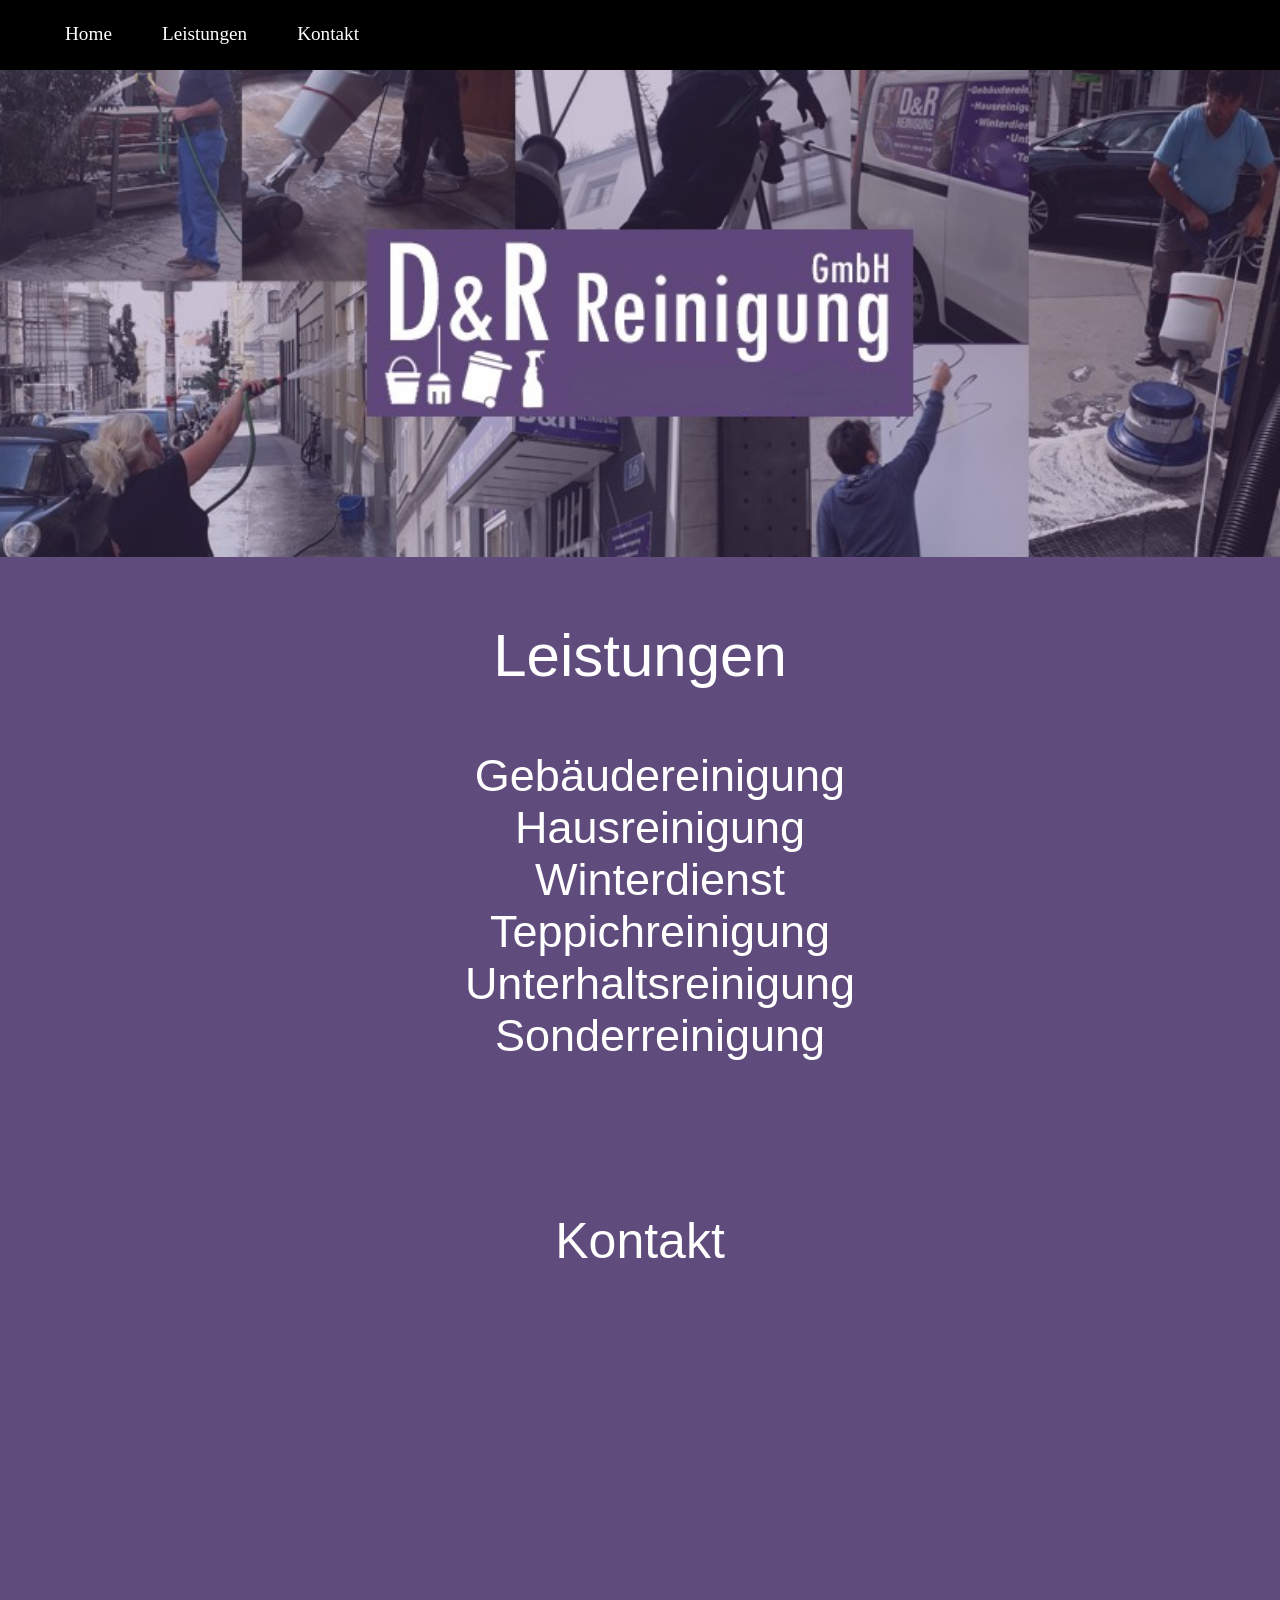
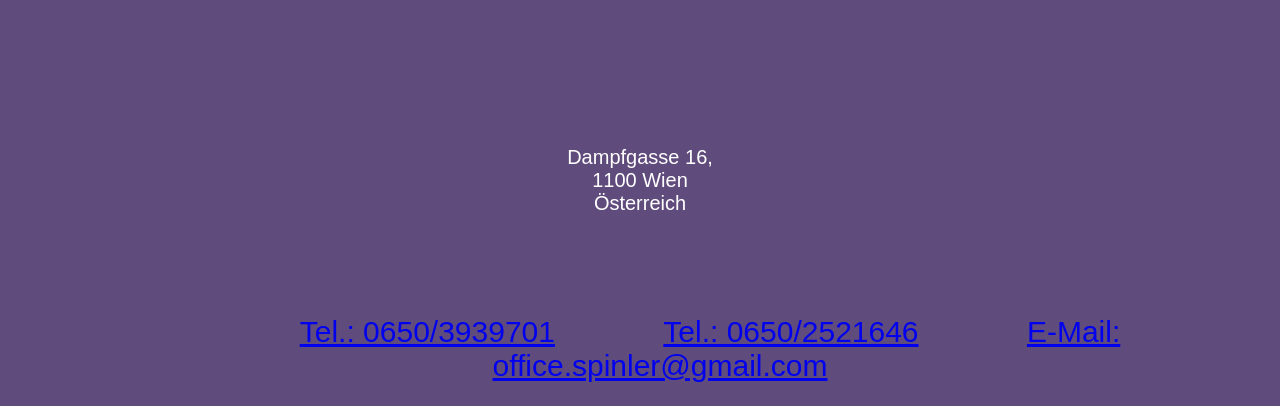
==== index.html @ e59e3902 "Add files via upload" ====
<!DOCTYPE html>
<html lang="en">
<head>
  <meta charset="UTF-8" />
  <meta http-equiv="X-UA-Compatible" content="IE=edge" />
  <meta name="viewport" content="width=device-width, initial-scale=1.0" />
  <title>D&R Reinigung GmbH</title>
  <link rel="stylesheet" type="text/css" href="style.css" />
  <link rel="icon" type="image/x-icon" href="D&R Pictures/D&R Icon.jpg" />
</head>
<body>
  <header class="main" id="MoveHome">
    <ul>
      <li><a href="#MoveHome">Home</a></li>
      <li><a href="#MoveLeistung">Leistungen</a></li>
      <li><a href="#MoveKontakt">Kontakt</a></li>
      <li><a class="bar_right1" href="tel:+43-650-2521646">Jetzt Anrufen</a></li>
      <li><a class="bar_right2" href="https://www.google.com/maps/dir//D%26R+Reinigung+GmbH+-+Lager+und+B%C3%BCro/@48.1801114,16.300522,12z/data=!4m8!4m7!1m0!1m5!1m1!1s0x476da9d1e0f8e087:0x91861a848835df58!2m2!1d16.3705617!2d48.1801327?entry=ttu" target="_blank">Route Anzeigen</a></li>
    </ul>
  </header>

  <div class="D&R">
    <img src="D&R Pictures/D&R Background.jpg" />
  </div>
  <div class="text">
    <div class="Services">
      <p id="MoveLeistung">Leistungen</p>
      <ul class="Services">
        <li>Gebäudereinigung</li>
        <li>Hausreinigung</li>
        <li>Winterdienst</li>
        <li>Teppichreinigung</li>
        <li>Unterhaltsreinigung</li>
        <li>Sonderreinigung</li>
      </ul>
    </div>

    <div class="Kontakt">
      <p class="Kontakt_H1" id="MoveKontakt">Kontakt</p>

      <div class="iframe-container">
        <iframe src="https://www.google.com/maps/embed?pb=!1m18!1m12!1m3!1d2660.3744595924977!2d16.36798141239445!3d48.18013624807675!2m3!1f0!2f0!3f0!3m2!1i1024!2i768!4f13.1!3m3!1m2!1s0x476da9d1e0f8e087%3A0x91861a848835df58!2sD%26R%20Reinigung%20GmbH%20-%20Lager%20und%20B%C3%BCro!5e0!3m2!1sen!2sat!4v1685837793152!5m2!1sen!2sat" width="600" height="450" style="border: 0" allowfullscreen="" loading="lazy" referrerpolicy="no-referrer-when-downgrade"></iframe>
      </div>
      <div class="Adresse">
        <p>Dampfgasse 16,</p>
        <p>1100 Wien</p>
        <p>Österreich</p>
      </div>
      <ul>
        <li class="Kontakt">
          <a href="tel:+43-650-3939701">Tel.: 0650/3939701</a>
        </li>
        <li class="Kontakt">
          <a href="tel:+43-650-2521646">Tel.: 0650/2521646</a>
        </li>
        <li class="Kontakt">
          <a href="https://mail.google.com/mail/?view=cm&fs=1&tf=1&to=office.spinler@gmail.com" target="blank">E-Mail: office.spinler@gmail.com</a>
        </li>
      </ul>
    </div>
  </div>
</body>
</html>
---- style.css ----
html {
  scroll-behavior: smooth;
}

.text {
  color: white;
  text-align: center;
  font-size: 23px;
  font-family: arial;
}

body {
  background-color: #604c7c;
}

ul {
  list-style-type: none;
  list-style-position: inside;
  text-align: center;
}

header main {
  margin: 0;
  padding: 0;
  font-family: arial;
}

header ul {
  list-style: none;
  display: flex;
  flex-direction: row;
  justify-content: flex-start;
  background-color: black;
  margin-top: -10px;
  margin-left: -8px;
  padding: 20px 40px;
  margin-right: -8px;
}

header ul li {
  padding: 5px;
}

header ul li a {
  color: white;
  padding: 5px 20px;
  text-decoration: none;
  font-size: 1.2em;
  transition: 0.6s ease;
}

header ul li a:hover {
  color: #604c7c;
}

.Kontakt li {
  padding-left: 100px;
  margin: 0em;
  font-size: 30px;
  list-style-type: none;
  list-style-position: inside;
  display: inline;
}

img {
  margin-top: -16px;
  margin-left: -8px;
  width: calc(100% + 16px);
  max-width: 1864px;
  height: auto;
}

.Services p {
  font-size: 60px;
}

.Services {
  font-size: 45px;
}

.Kontakt p {
  font-size: 50px;
}

.Adresse p {
  font-size: 20px;
  margin: 0px;
}

.Adresse {
  margin-bottom: 100px;
}

.Kontakt_H1 {
  margin-top: 150px;
  margin-bottom: 20px;
}

.bar_right1 {
  position: absolute;
  left: 1500px;
}

.bar_right2 {
  position: absolute;
  left: 1650px;
}

/* Media Queries */

@media only screen and (max-width: 768px) {
  /* Styles for screens smaller than 768px */
  .text {
    font-size: 18px;
  }

  img {
    margin-top: 0;
    margin-left: 0;
    width: 100%;
  }

  .Services p {
    font-size: 40px;
  }

  .Services {
    font-size: 30px;
  }

  .Kontakt p {
    font-size: 40px;
  }

  .Adresse p {
    font-size: 16px;
  }

  .Kontakt_H1 {
    margin-top: 100px;
    margin-bottom: 10px;
  }

  .bar_right1,
  .bar_right2 {
    position: static;
    margin-top: 10px;
    margin-bottom: 10px;
  }
}
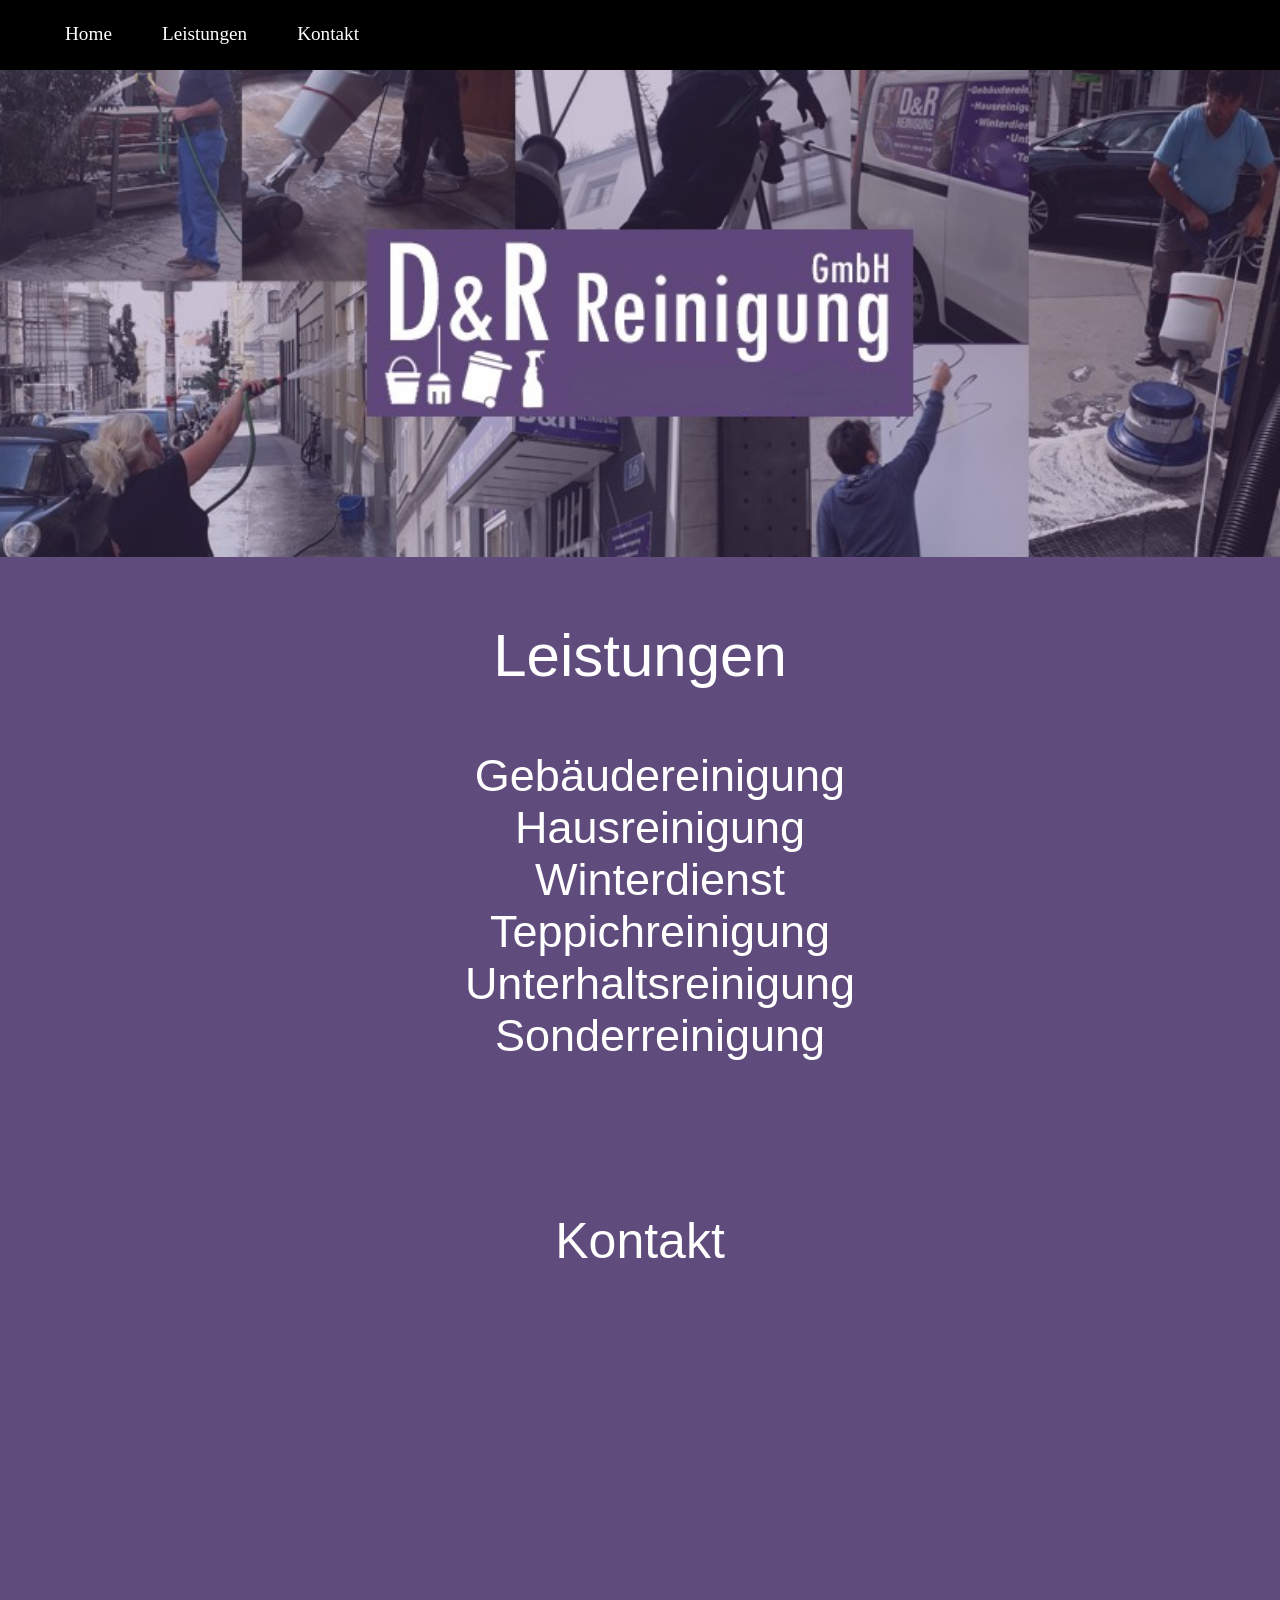
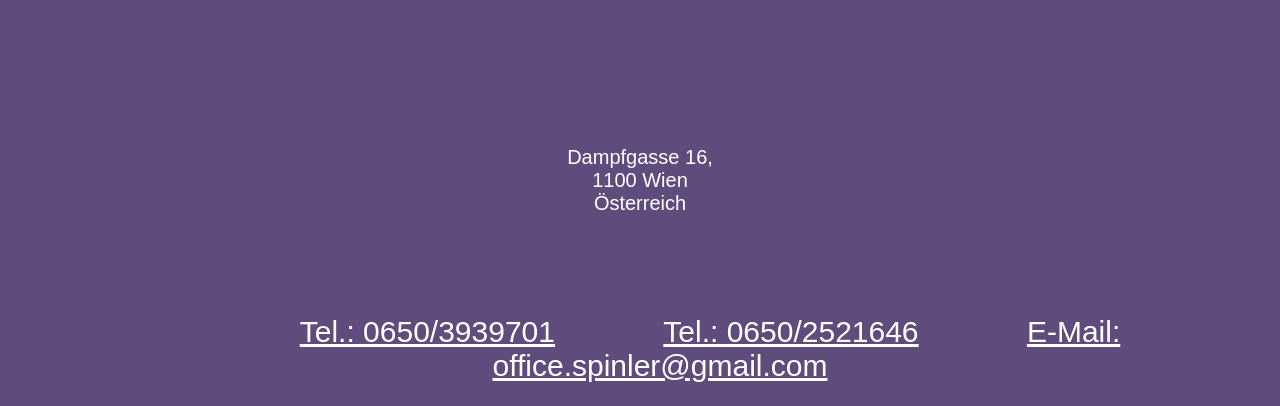
==== commit 92ee4a23: "Add files via upload" ====
--- a/index.html
+++ b/index.html
@@ -1,63 +1,84 @@
 <!DOCTYPE html>
 <html lang="en">
-<head>
-  <meta charset="UTF-8" />
-  <meta http-equiv="X-UA-Compatible" content="IE=edge" />
-  <meta name="viewport" content="width=device-width, initial-scale=1.0" />
-  <title>D&R Reinigung GmbH</title>
-  <link rel="stylesheet" type="text/css" href="style.css" />
-  <link rel="icon" type="image/x-icon" href="D&R Pictures/D&R Icon.jpg" />
-</head>
-<body>
-  <header class="main" id="MoveHome">
-    <ul>
-      <li><a href="#MoveHome">Home</a></li>
-      <li><a href="#MoveLeistung">Leistungen</a></li>
-      <li><a href="#MoveKontakt">Kontakt</a></li>
-      <li><a class="bar_right1" href="tel:+43-650-2521646">Jetzt Anrufen</a></li>
-      <li><a class="bar_right2" href="https://www.google.com/maps/dir//D%26R+Reinigung+GmbH+-+Lager+und+B%C3%BCro/@48.1801114,16.300522,12z/data=!4m8!4m7!1m0!1m5!1m1!1s0x476da9d1e0f8e087:0x91861a848835df58!2m2!1d16.3705617!2d48.1801327?entry=ttu" target="_blank">Route Anzeigen</a></li>
-    </ul>
-  </header>
-
-  <div class="D&R">
-    <img src="D&R Pictures/D&R Background.jpg" />
-  </div>
-  <div class="text">
-    <div class="Services">
-      <p id="MoveLeistung">Leistungen</p>
-      <ul class="Services">
-        <li>Gebäudereinigung</li>
-        <li>Hausreinigung</li>
-        <li>Winterdienst</li>
-        <li>Teppichreinigung</li>
-        <li>Unterhaltsreinigung</li>
-        <li>Sonderreinigung</li>
-      </ul>
-    </div>
-
-    <div class="Kontakt">
-      <p class="Kontakt_H1" id="MoveKontakt">Kontakt</p>
-
-      <div class="iframe-container">
-        <iframe src="https://www.google.com/maps/embed?pb=!1m18!1m12!1m3!1d2660.3744595924977!2d16.36798141239445!3d48.18013624807675!2m3!1f0!2f0!3f0!3m2!1i1024!2i768!4f13.1!3m3!1m2!1s0x476da9d1e0f8e087%3A0x91861a848835df58!2sD%26R%20Reinigung%20GmbH%20-%20Lager%20und%20B%C3%BCro!5e0!3m2!1sen!2sat!4v1685837793152!5m2!1sen!2sat" width="600" height="450" style="border: 0" allowfullscreen="" loading="lazy" referrerpolicy="no-referrer-when-downgrade"></iframe>
-      </div>
-      <div class="Adresse">
-        <p>Dampfgasse 16,</p>
-        <p>1100 Wien</p>
-        <p>Österreich</p>
-      </div>
+  <head>
+    <meta charset="UTF-8" />
+    <meta http-equiv="X-UA-Compatible" content="IE=edge" />
+    <meta name="viewport" content="width=device-width, initial-scale=1.0" />
+    <title>D&R Reinigung GmbH</title>
+    <link rel="stylesheet" type="text/css" href="style.css" />
+    <link rel="icon" type="image/x-icon" href="D&R Pictures/D&R Icon.jpg" />
+  </head>
+  <body>
+    <header class="main" id="MoveHome">
       <ul>
-        <li class="Kontakt">
-          <a href="tel:+43-650-3939701">Tel.: 0650/3939701</a>
+        <li><a href="#MoveHome">Home</a></li>
+        <li><a href="#MoveLeistung">Leistungen</a></li>
+        <li><a href="#MoveKontakt">Kontakt</a></li>
+        <li>
+          <a class="bar_right1" href="tel:+43-650-2521646">Jetzt Anrufen</a>
         </li>
-        <li class="Kontakt">
-          <a href="tel:+43-650-2521646">Tel.: 0650/2521646</a>
-        </li>
-        <li class="Kontakt">
-          <a href="https://mail.google.com/mail/?view=cm&fs=1&tf=1&to=office.spinler@gmail.com" target="blank">E-Mail: office.spinler@gmail.com</a>
+        <li>
+          <a
+            class="bar_right2"
+            href="https://www.google.com/maps/dir//D%26R+Reinigung+GmbH+-+Lager+und+Büro/@48.1801114,16.300522,12z/data=!4m8!4m7!1m0!1m5!1m1!1s0x476da9d1e0f8e087:0x91861a848835df58!2m2!1d16.3705617!2d48.1801327?entry=ttu"
+            target="_blank"
+            >Route Anzeigen</a
+          >
         </li>
       </ul>
+    </header>
+
+    <div class="D&R">
+      <img src="D&R Pictures/D&R Background.jpg" />
     </div>
-  </div>
-</body>
+    <div class="text">
+      <div class="Services">
+        <p id="MoveLeistung">Leistungen</p>
+        <ul class="Services">
+          <li>Gebäudereinigung</li>
+          <li>Hausreinigung</li>
+          <li>Winterdienst</li>
+          <li>Teppichreinigung</li>
+          <li>Unterhaltsreinigung</li>
+          <li>Sonderreinigung</li>
+        </ul>
+      </div>
+
+      <div class="Kontakt">
+        <p class="Kontakt_H1" id="MoveKontakt">Kontakt</p>
+
+        <div class="iframe-container">
+          <iframe
+            src="https://www.google.com/maps/embed?pb=!1m18!1m12!1m3!1d2660.3744595924977!2d16.36798141239445!3d48.18013624807675!2m3!1f0!2f0!3f0!3m2!1i1024!2i768!4f13.1!3m3!1m2!1s0x476da9d1e0f8e087%3A0x91861a848835df58!2sD%26R%20Reinigung%20GmbH%20-%20Lager%20und%20B%C3%BCro!5e0!3m2!1sen!2sat!4v1685837793152!5m2!1sen!2sat"
+            width="600"
+            height="450"
+            style="border: 0"
+            allowfullscreen=""
+            loading="lazy"
+            referrerpolicy="no-referrer-when-downgrade"
+          ></iframe>
+        </div>
+        <div class="Adresse">
+          <p>Dampfgasse 16,</p>
+          <p>1100 Wien</p>
+          <p>Österreich</p>
+        </div>
+        <ul>
+          <li class="Kontakt">
+            <a href="tel:+43-650-3939701">Tel.: 0650/3939701</a>
+          </li>
+          <li class="Kontakt">
+            <a href="tel:+43-650-2521646">Tel.: 0650/2521646</a>
+          </li>
+          <li class="Kontakt">
+            <a
+              href="https://mail.google.com/mail/?view=cm&fs=1&tf=1&to=office.spinler@gmail.com"
+              target="blank"
+              >E-Mail: office.spinler@gmail.com</a
+            >
+          </li>
+        </ul>
+      </div>
+    </div>
+  </body>
 </html>
--- a/style.css
+++ b/style.css
@@ -70,6 +70,20 @@
   height: auto;
 }
 
+/* Media Queries */
+
+@media only screen and (max-width: 768px) {
+  /* Styles for screens smaller than 768px */
+  h1 {
+    font-size: 64px;
+  }
+
+  img {
+    margin-top: 0;
+    margin-left: 0;
+  }
+}
+
 .Services p {
   font-size: 60px;
 }
@@ -105,46 +119,6 @@
   position: absolute;
   left: 1650px;
 }
-
-/* Media Queries */
-
-@media only screen and (max-width: 768px) {
-  /* Styles for screens smaller than 768px */
-  .text {
-    font-size: 18px;
-  }
-
-  img {
-    margin-top: 0;
-    margin-left: 0;
-    width: 100%;
-  }
-
-  .Services p {
-    font-size: 40px;
-  }
-
-  .Services {
-    font-size: 30px;
-  }
-
-  .Kontakt p {
-    font-size: 40px;
-  }
-
-  .Adresse p {
-    font-size: 16px;
-  }
-
-  .Kontakt_H1 {
-    margin-top: 100px;
-    margin-bottom: 10px;
-  }
-
-  .bar_right1,
-  .bar_right2 {
-    position: static;
-    margin-top: 10px;
-    margin-bottom: 10px;
-  }
+a {
+  color: white;
 }
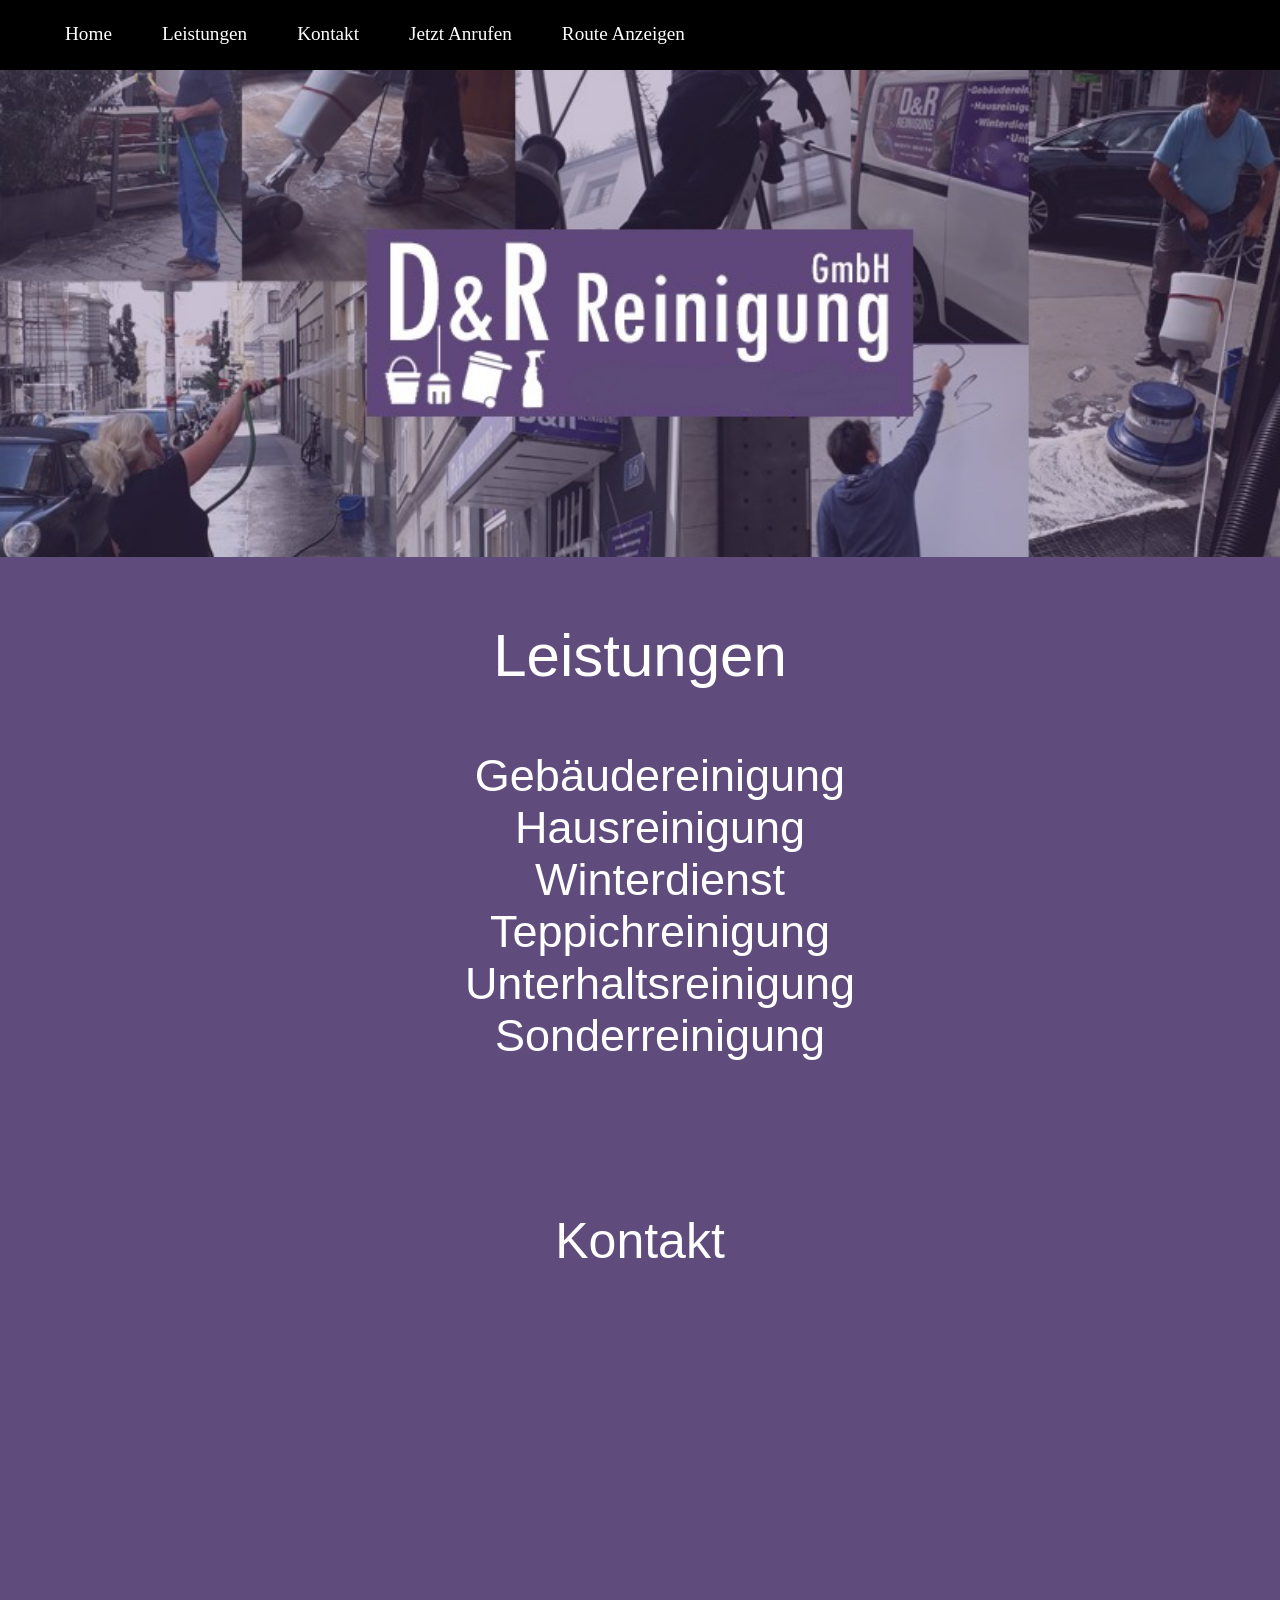
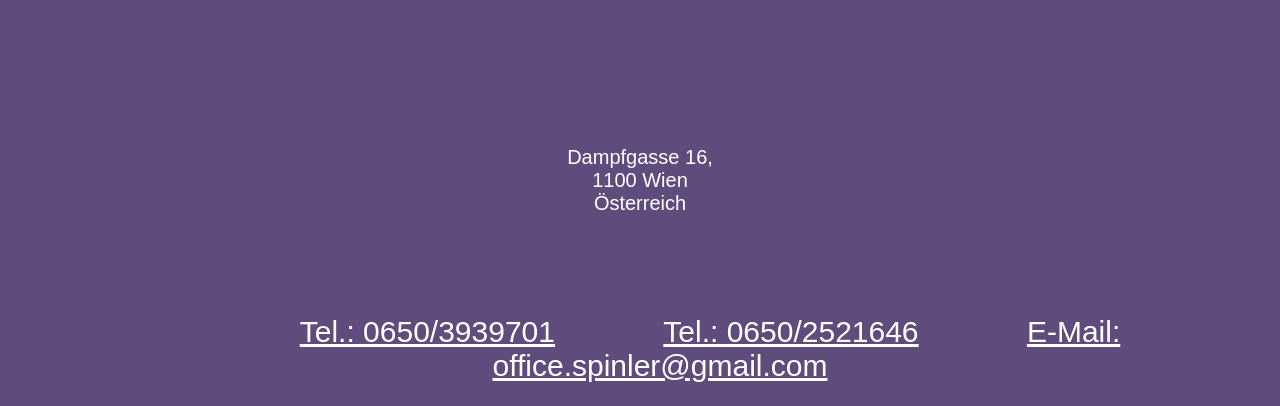
==== commit ec082bb0: "Add files via upload" ====
--- a/index.html
+++ b/index.html
@@ -7,6 +7,7 @@
     <title>D&R Reinigung GmbH</title>
     <link rel="stylesheet" type="text/css" href="style.css" />
     <link rel="icon" type="image/x-icon" href="D&R Pictures/D&R Icon.jpg" />
+    <meta name="viewport" content="width=device-width, initial-scale=1.0" />
   </head>
   <body>
     <header class="main" id="MoveHome">
--- a/style.css
+++ b/style.css
@@ -74,13 +74,19 @@
 
 @media only screen and (max-width: 768px) {
   /* Styles for screens smaller than 768px */
-  h1 {
-    font-size: 64px;
-  }
+
 
   img {
     margin-top: 0;
-    margin-left: 0;
+    margin-left: -6;
+  }
+
+  header ul{
+    padding: 40px 40px;
+  }
+
+  .Kontakt p{
+    font-size: 10px;
   }
 }
 
@@ -110,15 +116,6 @@
   margin-bottom: 20px;
 }
 
-.bar_right1 {
-  position: absolute;
-  left: 1500px;
-}
-
-.bar_right2 {
-  position: absolute;
-  left: 1650px;
-}
 a {
   color: white;
 }
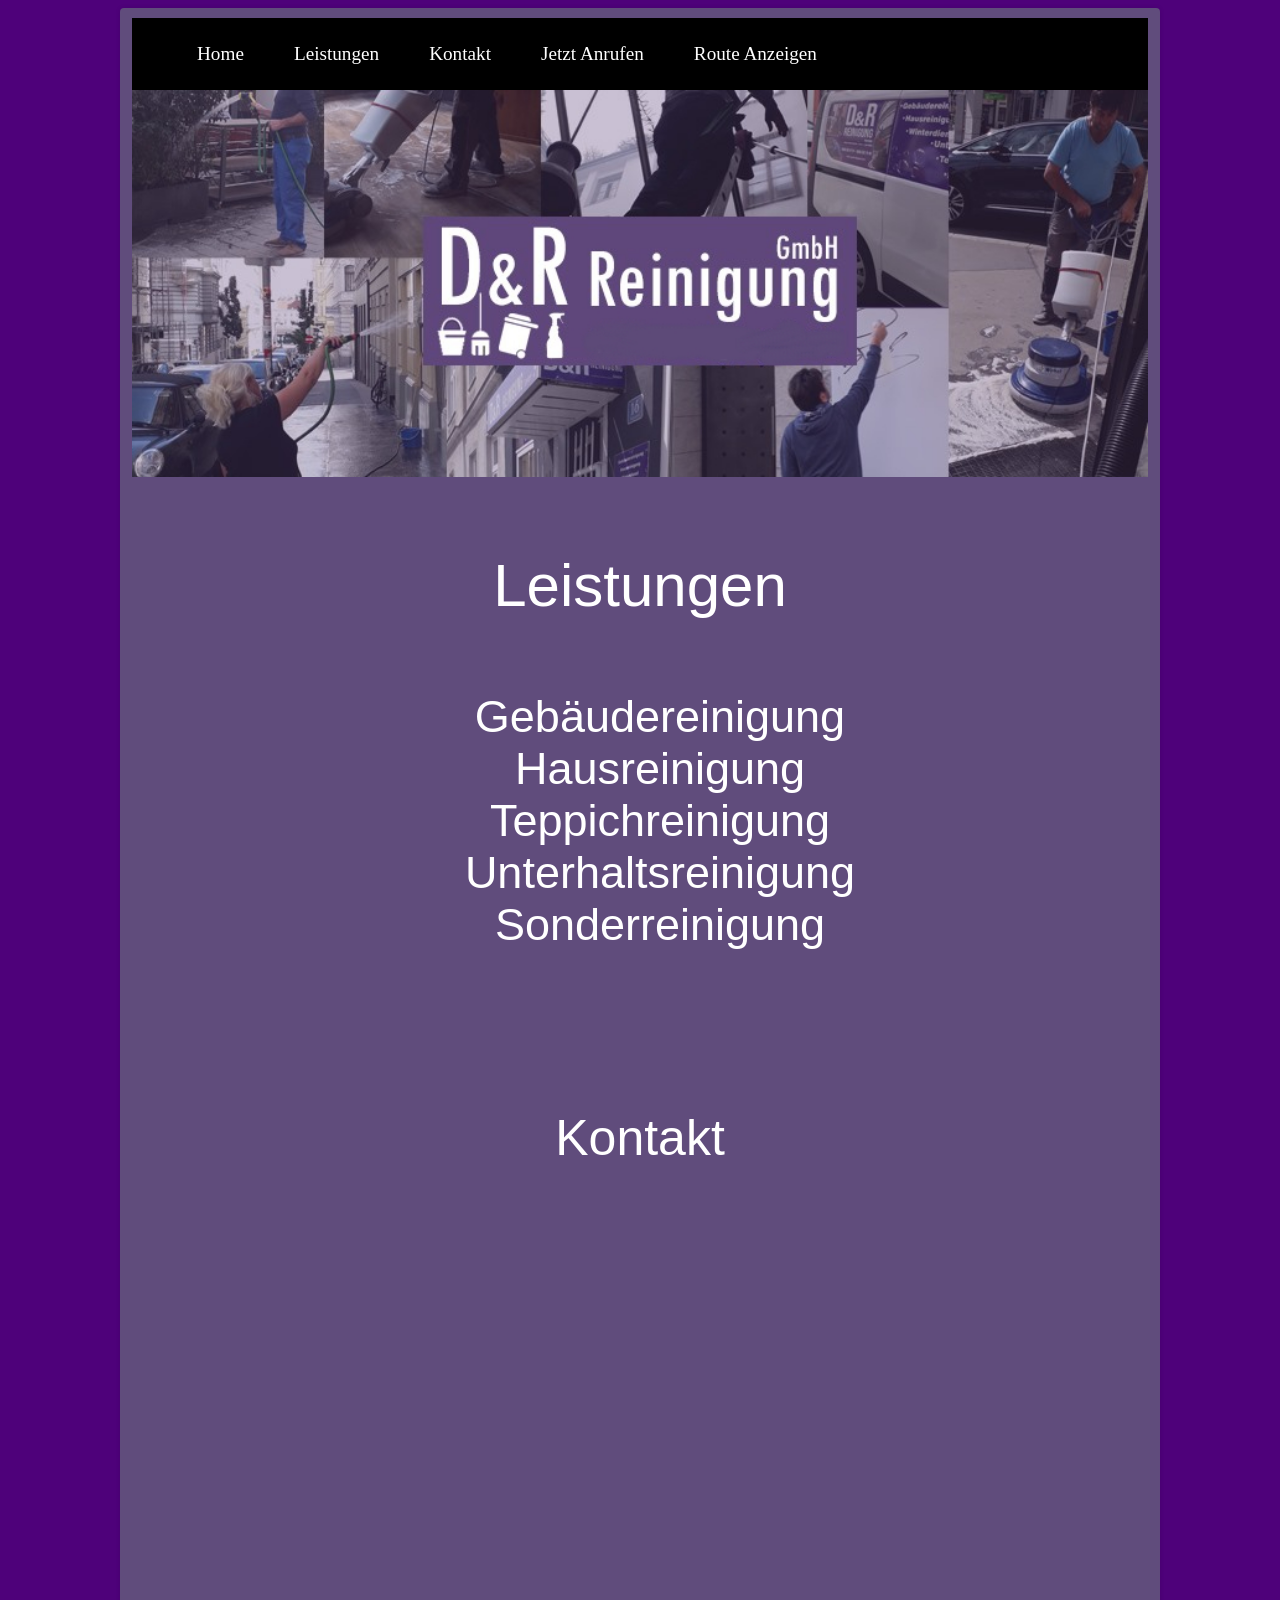
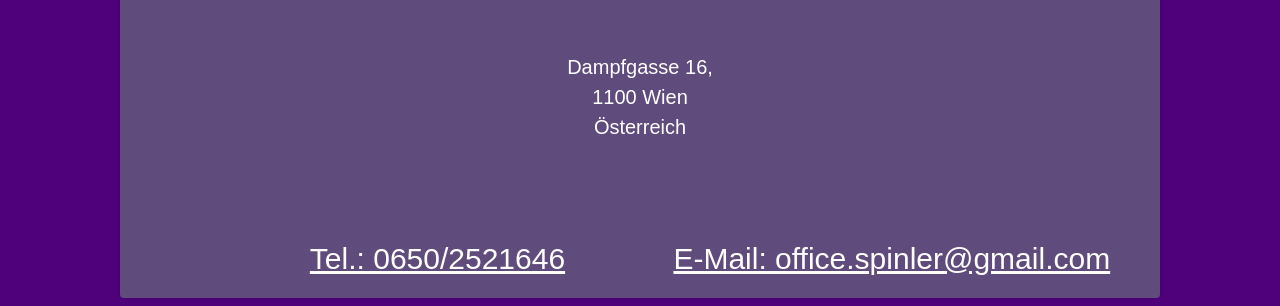
==== commit aa8e44e8: "Add files via upload" ====
--- a/index.html
+++ b/index.html
@@ -9,6 +9,8 @@
     <link rel="icon" type="image/x-icon" href="D&R Pictures/D&R Icon.jpg" />
     <meta name="viewport" content="width=device-width, initial-scale=1.0" />
   </head>
+  <div class="container">
+  <div class="box">
   <body>
     <header class="main" id="MoveHome">
       <ul>
@@ -38,7 +40,6 @@
         <ul class="Services">
           <li>Gebäudereinigung</li>
           <li>Hausreinigung</li>
-          <li>Winterdienst</li>
           <li>Teppichreinigung</li>
           <li>Unterhaltsreinigung</li>
           <li>Sonderreinigung</li>
@@ -66,9 +67,6 @@
         </div>
         <ul>
           <li class="Kontakt">
-            <a href="tel:+43-650-3939701">Tel.: 0650/3939701</a>
-          </li>
-          <li class="Kontakt">
             <a href="tel:+43-650-2521646">Tel.: 0650/2521646</a>
           </li>
           <li class="Kontakt">
@@ -82,4 +80,6 @@
       </div>
     </div>
   </body>
-</html>
+</div>
+</div>
+</html>
--- a/style.css
+++ b/style.css
@@ -1,3 +1,30 @@
+.container {
+  display: flex;
+  justify-content: center;
+  align-items: center;
+}
+
+.box {
+  margin-top: 0px;
+  height: 1850px;
+  width: 1000px;
+  background-color: #604c7c;
+  border: 0px solid #4e017a;
+  padding: 20px;
+  border-radius: 4px;
+  box-shadow: 0 0 5px rgba(0, 0, 0, 0.1);
+}
+
+h2 {
+  font-size: 20px;
+  margin-bottom: 10px;
+}
+
+p {
+  font-size: 16px;
+  line-height: 1.5;
+}
+
 html {
   scroll-behavior: smooth;
 }
@@ -10,7 +37,7 @@
 }
 
 body {
-  background-color: #604c7c;
+  background-color: #4e017a;
 }
 
 ul {
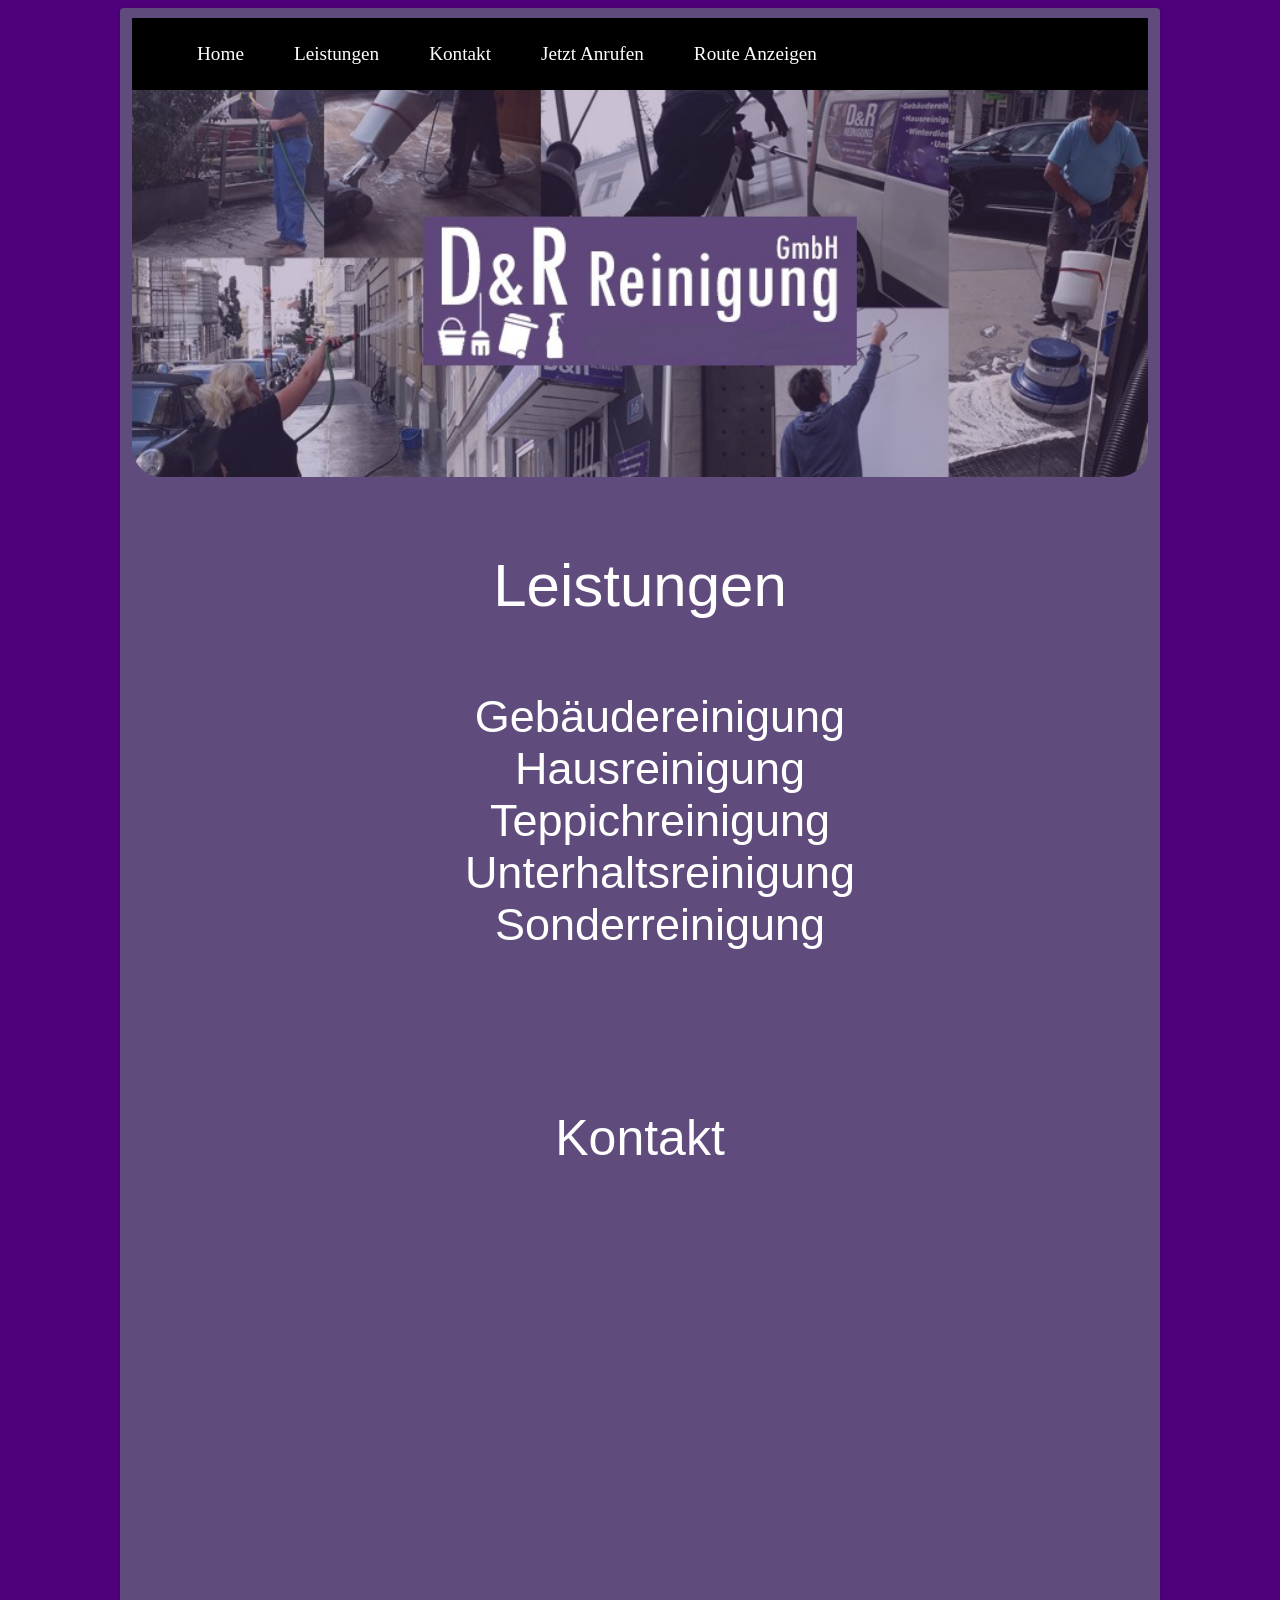
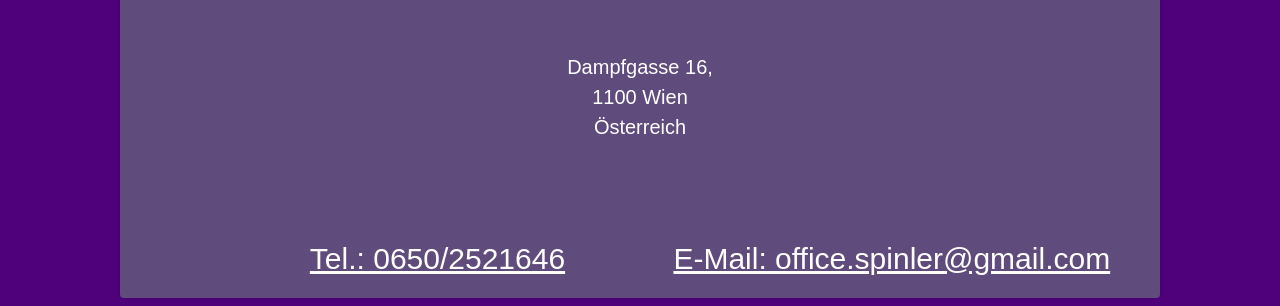
==== commit c556cab4: "Add files via upload" ====
--- a/index.html
+++ b/index.html
@@ -30,7 +30,23 @@
         </li>
       </ul>
     </header>
+    <div id="loading-screen">
+      <svg xmlns="http://www.w3.org/2000/svg" style="margin: auto; background: none; display: block; shape-rendering: auto;" width="280" height="250" preserveAspectRatio="xMidYMid"><style type="text/css"> text { text-anchor: middle; font-size: 80px; opacity: 0; }</style><g style="transform-origin:140px 125px;transform:scale(1)"><g transform="translate(140,125)"><g transform="translate(0,0)"><g class="path" style="transform: matrix(1, 0, 0, 1, 0, 0); transform-origin: -47.76px -6.03094px; animation: 1s linear -0.44s infinite normal forwards running bounce-69ec865d-2247-4c22-af65-d8c5a5ddd854;"><path d="M7.20-0.16L7.20-55.84L7.20-55.84Q10.96-56.24 14.56-56.44L14.56-56.44L14.56-56.44Q18.16-56.64 22.80-56.64L22.80-56.64L22.80-56.64Q30-56.64 35.20-54.40L35.20-54.40L35.20-54.40Q40.40-52.16 43.84-48.24L43.84-48.24L43.84-48.24Q47.28-44.32 48.92-39.12L48.92-39.12L48.92-39.12Q50.56-33.92 50.56-28.08L50.56-28.08L50.56-28.08Q50.56-22.24 48.88-17L48.88-17L48.88-17Q47.20-11.76 43.72-7.84L43.72-7.84L43.72-7.84Q40.24-3.92 34.84-1.64L34.84-1.64L34.84-1.64Q29.44 0.64 21.92 0.64L21.92 0.64L21.92 0.64Q17.36 0.64 13.96 0.44L13.96 0.44L13.96 0.44Q10.56 0.24 7.20-0.16L7.20-0.16zM22.56-50.08L22.56-50.08L22.56-50.08Q20.24-50.08 18.32-49.96L18.32-49.96L18.32-49.96Q16.40-49.84 14.80-49.68L14.80-49.68L14.80-6.40L14.80-6.40Q16.48-6.16 18.32-6.08L18.32-6.08L18.32-6.08Q20.16-6 22.16-6L22.16-6L22.16-6Q27.52-6 31.44-7.64L31.44-7.64L31.44-7.64Q35.36-9.28 37.88-12.20L37.88-12.20L37.88-12.20Q40.40-15.12 41.60-19.16L41.60-19.16L41.60-19.16Q42.80-23.20 42.80-28.08L42.80-28.08L42.80-28.08Q42.80-32.40 41.60-36.36L41.60-36.36L41.60-36.36Q40.40-40.32 37.92-43.40L37.92-43.40L37.92-43.40Q35.44-46.48 31.60-48.28L31.60-48.28L31.60-48.28Q27.76-50.08 22.56-50.08" fill="%23ffffff" stroke="none" stroke-width="none" transform="translate(-76.63998413085938,21.969063110351563)" style="fill: rgb(255, 255, 255);"></path></g><g class="path" style="transform: matrix(1, 0, 0, 1, 0, 0); transform-origin: 9.00001px -6.03094px; animation: 1s linear -0.22s infinite normal forwards running bounce-69ec865d-2247-4c22-af65-d8c5a5ddd854;"><path d="M92.16-11.76L76.40-26.88L76.40-26.88Q72.80-24.40 71.08-21.72L71.08-21.72L71.08-21.72Q69.36-19.04 69.36-15.28L69.36-15.28L69.36-15.28Q69.36-13.20 70.20-11.44L70.20-11.44L70.20-11.44Q71.04-9.68 72.52-8.36L72.52-8.36L72.52-8.36Q74-7.04 76.04-6.32L76.04-6.32L76.04-6.32Q78.08-5.60 80.48-5.60L80.48-5.60L80.48-5.60Q83.92-5.60 86.88-7.24L86.88-7.24L86.88-7.24Q89.84-8.88 92.16-11.76L92.16-11.76zM73.52-43.60L73.52-43.60L73.52-43.60Q73.52-40.88 74.76-38.40L74.76-38.40L74.76-38.40Q76-35.92 78.72-33.28L78.72-33.28L78.72-33.28Q83.76-35.84 85.84-38.36L85.84-38.36L85.84-38.36Q87.92-40.88 87.92-44.24L87.92-44.24L87.92-44.24Q87.92-47.12 86-49.16L86-49.16L86-49.16Q84.08-51.20 80.88-51.20L80.88-51.20L80.88-51.20Q77.68-51.20 75.60-49.04L75.60-49.04L75.60-49.04Q73.52-46.88 73.52-43.60zM72.80-30.72L72.80-30.72L72.80-30.72Q69.76-34 68.32-36.84L68.32-36.84L68.32-36.84Q66.88-39.68 66.88-43.52L66.88-43.52L66.88-43.52Q66.88-46.40 67.88-48.84L67.88-48.84L67.88-48.84Q68.88-51.28 70.72-53.08L70.72-53.08L70.72-53.08Q72.56-54.88 75.16-55.92L75.16-55.92L75.16-55.92Q77.76-56.96 81.04-56.96L81.04-56.96L81.04-56.96Q84.24-56.96 86.76-56L86.76-56L86.76-56Q89.28-55.04 91-53.40L91-53.40L91-53.40Q92.72-51.76 93.64-49.60L93.64-49.60L93.64-49.60Q94.56-47.44 94.56-44.96L94.56-44.96L94.56-44.96Q94.56-39.84 91.60-36.24L91.60-36.24L91.60-36.24Q88.64-32.64 82.24-29.52L82.24-29.52L95.44-16.96L95.44-16.96Q96.24-18.48 96.72-20.24L96.72-20.24L96.72-20.24Q97.20-22 97.56-23.76L97.56-23.76L97.56-23.76Q97.92-25.52 98.44-27.16L98.44-27.16L98.44-27.16Q98.96-28.80 99.92-30.04L99.92-30.04L99.92-30.04Q100.88-31.28 102.48-32.04L102.48-32.04L102.48-32.04Q104.08-32.80 106.64-32.80L106.64-32.80L108.40-27.12L108.40-27.12Q106.72-27.12 105.72-26.44L105.72-26.44L105.72-26.44Q104.72-25.76 104.12-24.64L104.12-24.64L104.12-24.64Q103.52-23.52 103.16-22.04L103.16-22.04L103.16-22.04Q102.80-20.56 102.40-18.96L102.40-18.96L102.40-18.96Q102-17.36 101.48-15.76L101.48-15.76L101.48-15.76Q100.96-14.16 100.08-12.80L100.08-12.80L109.52-4.16L105.04 0.64L96.56-7.36L96.56-7.36Q93.28-3.60 89.28-1.32L89.28-1.32L89.28-1.32Q85.28 0.96 79.36 0.96L79.36 0.96L79.36 0.96Q75.76 0.96 72.56-0.12L72.56-0.12L72.56-0.12Q69.36-1.20 66.96-3.20L66.96-3.20L66.96-3.20Q64.56-5.20 63.16-8L63.16-8L63.16-8Q61.76-10.80 61.76-14.24L61.76-14.24L61.76-14.24Q61.76-19.28 64.32-23.36L64.32-23.36L64.32-23.36Q66.88-27.44 72.80-30.72" fill="%23ffffff" stroke="none" stroke-width="none" transform="translate(-76.63998413085938,21.969063110351563)" style="fill: rgb(255, 255, 255);"></path></g><g class="path" style="transform: matrix(1, 0, 0, 1, 0, 0); transform-origin: 63.96px -5.87094px; animation: 1s linear 0s infinite normal forwards running bounce-69ec865d-2247-4c22-af65-d8c5a5ddd854;"><path d="M160.48-2.40L153.36 0.96L146.40-14.24L146.40-14.24Q143.76-19.92 139.76-22.32L139.76-22.32L139.76-22.32Q135.76-24.72 129.52-24.72L129.52-24.72L128.32-24.72L128.32 0L120.72 0L120.72-55.84L120.72-55.84Q125.04-56.24 128.84-56.44L128.84-56.44L128.84-56.44Q132.64-56.64 137.12-56.64L137.12-56.64L137.12-56.64Q142.24-56.64 146.08-55.56L146.08-55.56L146.08-55.56Q149.92-54.48 152.48-52.48L152.48-52.48L152.48-52.48Q155.04-50.48 156.36-47.76L156.36-47.76L156.36-47.76Q157.68-45.04 157.68-41.76L157.68-41.76L157.68-41.76Q157.68-35.92 154.20-32.36L154.20-32.36L154.20-32.36Q150.72-28.80 144.16-27.04L144.16-27.04L144.16-27.04Q145.76-26.32 147.12-25.40L147.12-25.40L147.12-25.40Q148.48-24.48 149.68-23.16L149.68-23.16L149.68-23.16Q150.88-21.84 152.04-20L152.04-20L152.04-20Q153.20-18.16 154.40-15.52L154.40-15.52L160.48-2.40zM137.12-50.24L137.12-50.24L137.12-50.24Q134.40-50.24 132.24-50.16L132.24-50.16L132.24-50.16Q130.08-50.08 128.32-49.92L128.32-49.92L128.32-31.12L137.12-31.12L137.12-31.12Q142.88-31.12 146.48-33.68L146.48-33.68L146.48-33.68Q150.08-36.24 150.08-41.04L150.08-41.04L150.08-41.04Q150.08-45.04 146.72-47.64L146.72-47.64L146.72-47.64Q143.36-50.24 137.12-50.24" fill="%23ffffff" stroke="none" stroke-width="none" transform="translate(-76.63998413085938,21.969063110351563)" style="fill: rgb(255, 255, 255);"></path></g></g></g></g><style id="bounce-69ec865d-2247-4c22-af65-d8c5a5ddd854" data-anikit="">@keyframes bounce-69ec865d-2247-4c22-af65-d8c5a5ddd854{ 0% { animation-timing-function: cubic-bezier(0.1361,0.2514,0.2175,0.8786); transform: translate(0,0px) scaleY(1); } 37% { animation-timing-function: cubic-bezier(0.7674,0.1844,0.8382,0.7157); transform: translate(0,-15.984px) scaleY(1); } 72% { animation-timing-function: cubic-bezier(0.3333,0.3333,0.6667,0.6667); transform: translate(0,0px) scaleY(1); } 100% { transform: translate(0,0px) scaleY(1); }}</style></svg>
+      <div id="loading-bar"></div>
+      </div>
+      
 
+      
+      
+      <script>
+        window.onload = function () {
+    var loadingScreen = document.getElementById('loading-screen');
+    loadingScreen.style.display = 'none';
+  };
+
+
+      </script>
+      
     <div class="D&R">
       <img src="D&R Pictures/D&R Background.jpg" />
     </div>
--- a/style.css
+++ b/style.css
@@ -90,6 +90,7 @@
 }
 
 img {
+  border-radius: 0% 0% 30px 30px;
   margin-top: -16px;
   margin-left: -8px;
   width: calc(100% + 16px);
@@ -102,17 +103,16 @@
 @media only screen and (max-width: 768px) {
   /* Styles for screens smaller than 768px */
 
-
   img {
     margin-top: 0;
     margin-left: -6;
   }
 
-  header ul{
+  header ul {
     padding: 40px 40px;
   }
 
-  .Kontakt p{
+  .Kontakt p {
     font-size: 10px;
   }
 }
@@ -146,3 +146,18 @@
 a {
   color: white;
 }
+
+#loading-screen {
+  position: fixed;
+  top: 0;
+  left: 0;
+  width: 100%;
+  height: 100%;
+  background-color: #4e017a; /* Set your desired background color */
+  display: flex;
+  justify-content: center;
+  align-items: center;
+  z-index: 9999; /* Set a high z-index to ensure it appears on top */
+}
+
+
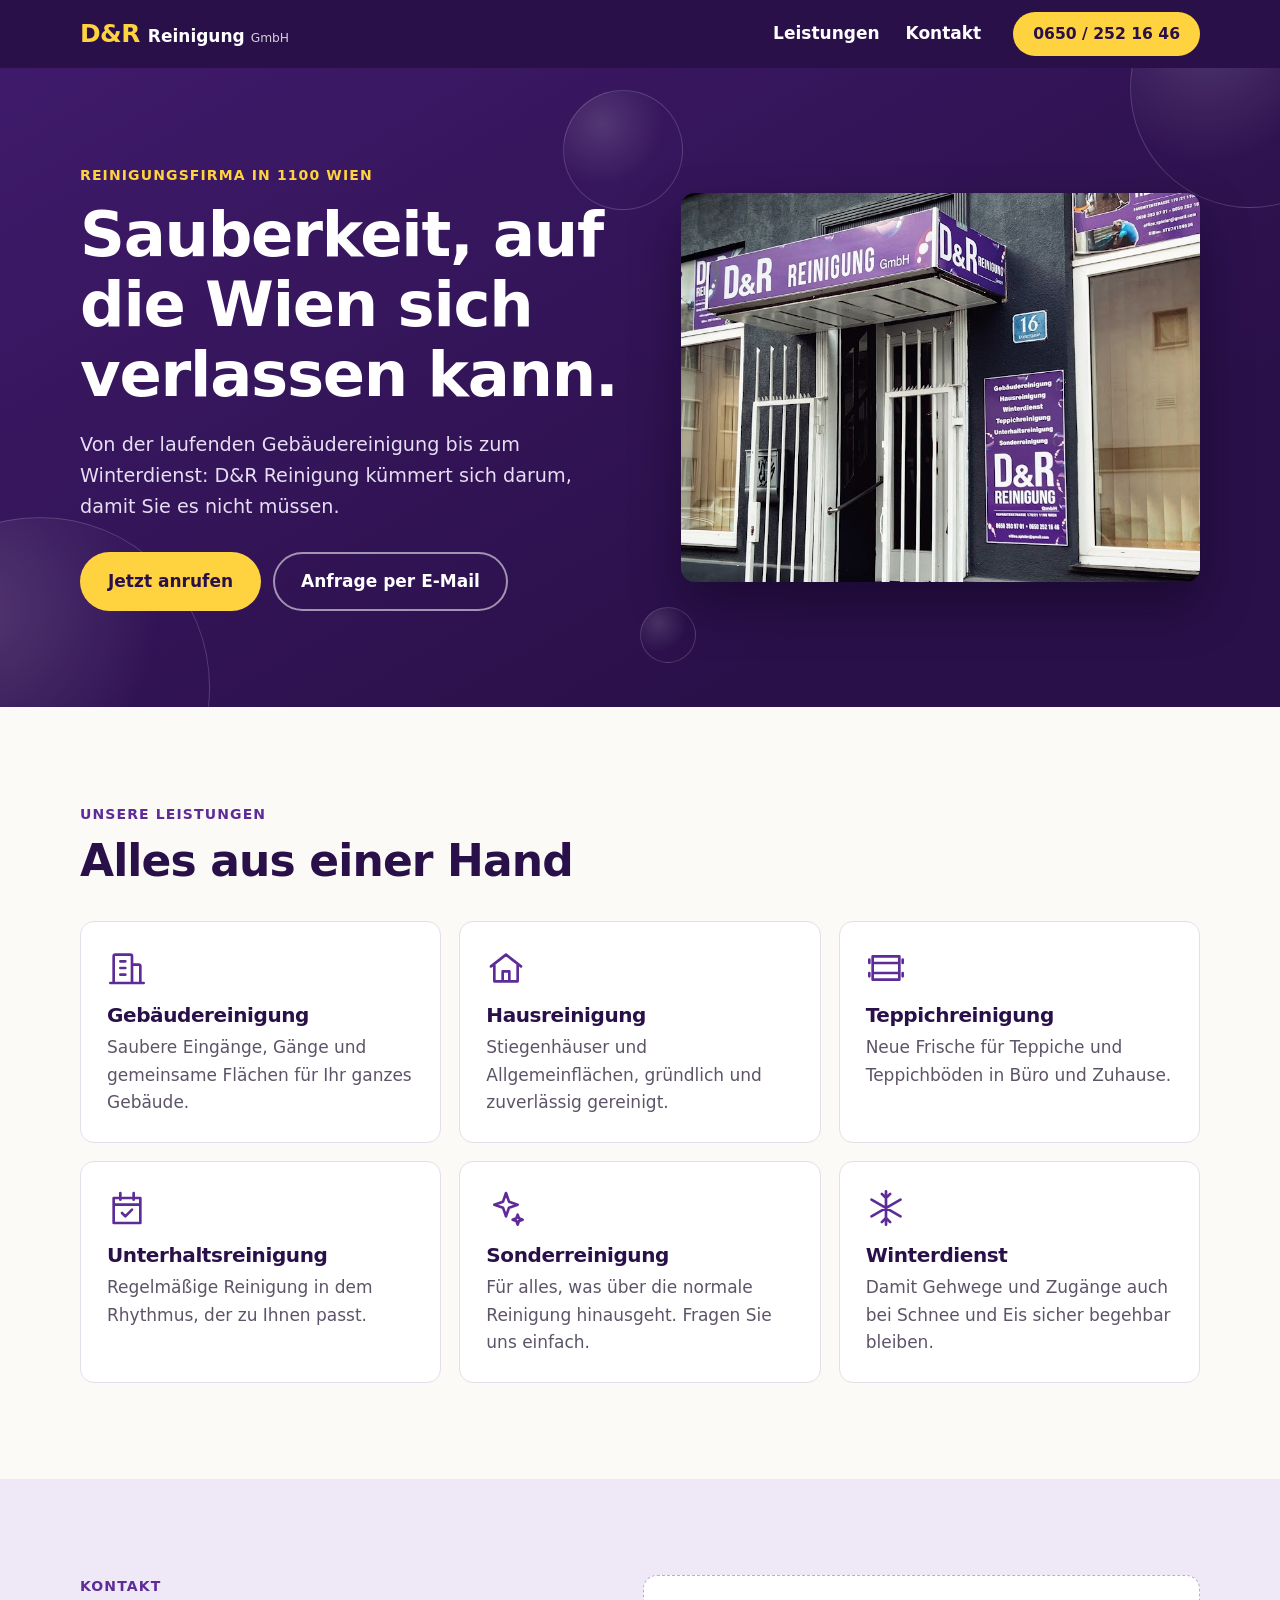
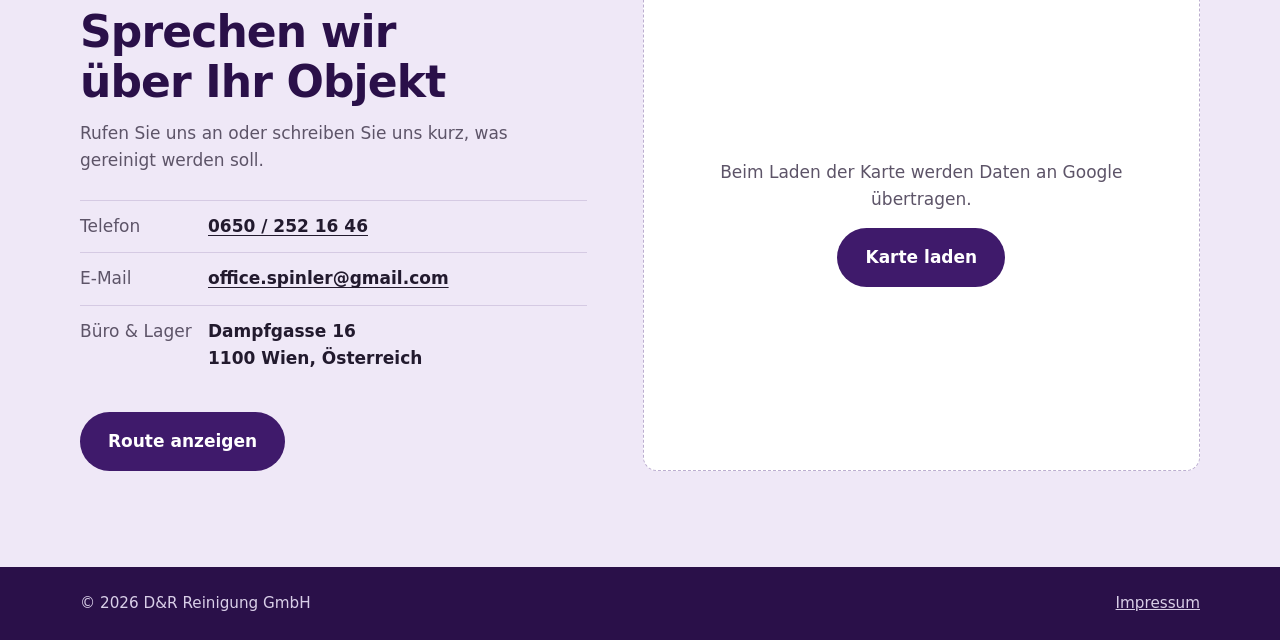
==== commit 2a4fd6d7: "Website redesign" ====
--- a/index.html
+++ b/index.html
@@ -1,101 +1,175 @@
-<!DOCTYPE html>
-<html lang="en">
-  <head>
-    <meta charset="UTF-8" />
-    <meta http-equiv="X-UA-Compatible" content="IE=edge" />
-    <meta name="viewport" content="width=device-width, initial-scale=1.0" />
-    <title>D&R Reinigung GmbH</title>
-    <link rel="stylesheet" type="text/css" href="style.css" />
-    <link rel="icon" type="image/x-icon" href="D&R Pictures/D&R Icon.jpg" />
-    <meta name="viewport" content="width=device-width, initial-scale=1.0" />
-  </head>
-  <div class="container">
-  <div class="box">
-  <body>
-    <header class="main" id="MoveHome">
-      <ul>
-        <li><a href="#MoveHome">Home</a></li>
-        <li><a href="#MoveLeistung">Leistungen</a></li>
-        <li><a href="#MoveKontakt">Kontakt</a></li>
-        <li>
-          <a class="bar_right1" href="tel:+43-650-2521646">Jetzt Anrufen</a>
-        </li>
-        <li>
-          <a
-            class="bar_right2"
-            href="https://www.google.com/maps/dir//D%26R+Reinigung+GmbH+-+Lager+und+Büro/@48.1801114,16.300522,12z/data=!4m8!4m7!1m0!1m5!1m1!1s0x476da9d1e0f8e087:0x91861a848835df58!2m2!1d16.3705617!2d48.1801327?entry=ttu"
-            target="_blank"
-            >Route Anzeigen</a
-          >
-        </li>
-      </ul>
-    </header>
-    <div id="loading-screen">
-      <svg xmlns="http://www.w3.org/2000/svg" style="margin: auto; background: none; display: block; shape-rendering: auto;" width="280" height="250" preserveAspectRatio="xMidYMid"><style type="text/css"> text { text-anchor: middle; font-size: 80px; opacity: 0; }</style><g style="transform-origin:140px 125px;transform:scale(1)"><g transform="translate(140,125)"><g transform="translate(0,0)"><g class="path" style="transform: matrix(1, 0, 0, 1, 0, 0); transform-origin: -47.76px -6.03094px; animation: 1s linear -0.44s infinite normal forwards running bounce-69ec865d-2247-4c22-af65-d8c5a5ddd854;"><path d="M7.20-0.16L7.20-55.84L7.20-55.84Q10.96-56.24 14.56-56.44L14.56-56.44L14.56-56.44Q18.16-56.64 22.80-56.64L22.80-56.64L22.80-56.64Q30-56.64 35.20-54.40L35.20-54.40L35.20-54.40Q40.40-52.16 43.84-48.24L43.84-48.24L43.84-48.24Q47.28-44.32 48.92-39.12L48.92-39.12L48.92-39.12Q50.56-33.92 50.56-28.08L50.56-28.08L50.56-28.08Q50.56-22.24 48.88-17L48.88-17L48.88-17Q47.20-11.76 43.72-7.84L43.72-7.84L43.72-7.84Q40.24-3.92 34.84-1.64L34.84-1.64L34.84-1.64Q29.44 0.64 21.92 0.64L21.92 0.64L21.92 0.64Q17.36 0.64 13.96 0.44L13.96 0.44L13.96 0.44Q10.56 0.24 7.20-0.16L7.20-0.16zM22.56-50.08L22.56-50.08L22.56-50.08Q20.24-50.08 18.32-49.96L18.32-49.96L18.32-49.96Q16.40-49.84 14.80-49.68L14.80-49.68L14.80-6.40L14.80-6.40Q16.48-6.16 18.32-6.08L18.32-6.08L18.32-6.08Q20.16-6 22.16-6L22.16-6L22.16-6Q27.52-6 31.44-7.64L31.44-7.64L31.44-7.64Q35.36-9.28 37.88-12.20L37.88-12.20L37.88-12.20Q40.40-15.12 41.60-19.16L41.60-19.16L41.60-19.16Q42.80-23.20 42.80-28.08L42.80-28.08L42.80-28.08Q42.80-32.40 41.60-36.36L41.60-36.36L41.60-36.36Q40.40-40.32 37.92-43.40L37.92-43.40L37.92-43.40Q35.44-46.48 31.60-48.28L31.60-48.28L31.60-48.28Q27.76-50.08 22.56-50.08" fill="%23ffffff" stroke="none" stroke-width="none" transform="translate(-76.63998413085938,21.969063110351563)" style="fill: rgb(255, 255, 255);"></path></g><g class="path" style="transform: matrix(1, 0, 0, 1, 0, 0); transform-origin: 9.00001px -6.03094px; animation: 1s linear -0.22s infinite normal forwards running bounce-69ec865d-2247-4c22-af65-d8c5a5ddd854;"><path d="M92.16-11.76L76.40-26.88L76.40-26.88Q72.80-24.40 71.08-21.72L71.08-21.72L71.08-21.72Q69.36-19.04 69.36-15.28L69.36-15.28L69.36-15.28Q69.36-13.20 70.20-11.44L70.20-11.44L70.20-11.44Q71.04-9.68 72.52-8.36L72.52-8.36L72.52-8.36Q74-7.04 76.04-6.32L76.04-6.32L76.04-6.32Q78.08-5.60 80.48-5.60L80.48-5.60L80.48-5.60Q83.92-5.60 86.88-7.24L86.88-7.24L86.88-7.24Q89.84-8.88 92.16-11.76L92.16-11.76zM73.52-43.60L73.52-43.60L73.52-43.60Q73.52-40.88 74.76-38.40L74.76-38.40L74.76-38.40Q76-35.92 78.72-33.28L78.72-33.28L78.72-33.28Q83.76-35.84 85.84-38.36L85.84-38.36L85.84-38.36Q87.92-40.88 87.92-44.24L87.92-44.24L87.92-44.24Q87.92-47.12 86-49.16L86-49.16L86-49.16Q84.08-51.20 80.88-51.20L80.88-51.20L80.88-51.20Q77.68-51.20 75.60-49.04L75.60-49.04L75.60-49.04Q73.52-46.88 73.52-43.60zM72.80-30.72L72.80-30.72L72.80-30.72Q69.76-34 68.32-36.84L68.32-36.84L68.32-36.84Q66.88-39.68 66.88-43.52L66.88-43.52L66.88-43.52Q66.88-46.40 67.88-48.84L67.88-48.84L67.88-48.84Q68.88-51.28 70.72-53.08L70.72-53.08L70.72-53.08Q72.56-54.88 75.16-55.92L75.16-55.92L75.16-55.92Q77.76-56.96 81.04-56.96L81.04-56.96L81.04-56.96Q84.24-56.96 86.76-56L86.76-56L86.76-56Q89.28-55.04 91-53.40L91-53.40L91-53.40Q92.72-51.76 93.64-49.60L93.64-49.60L93.64-49.60Q94.56-47.44 94.56-44.96L94.56-44.96L94.56-44.96Q94.56-39.84 91.60-36.24L91.60-36.24L91.60-36.24Q88.64-32.64 82.24-29.52L82.24-29.52L95.44-16.96L95.44-16.96Q96.24-18.48 96.72-20.24L96.72-20.24L96.72-20.24Q97.20-22 97.56-23.76L97.56-23.76L97.56-23.76Q97.92-25.52 98.44-27.16L98.44-27.16L98.44-27.16Q98.96-28.80 99.92-30.04L99.92-30.04L99.92-30.04Q100.88-31.28 102.48-32.04L102.48-32.04L102.48-32.04Q104.08-32.80 106.64-32.80L106.64-32.80L108.40-27.12L108.40-27.12Q106.72-27.12 105.72-26.44L105.72-26.44L105.72-26.44Q104.72-25.76 104.12-24.64L104.12-24.64L104.12-24.64Q103.52-23.52 103.16-22.04L103.16-22.04L103.16-22.04Q102.80-20.56 102.40-18.96L102.40-18.96L102.40-18.96Q102-17.36 101.48-15.76L101.48-15.76L101.48-15.76Q100.96-14.16 100.08-12.80L100.08-12.80L109.52-4.16L105.04 0.64L96.56-7.36L96.56-7.36Q93.28-3.60 89.28-1.32L89.28-1.32L89.28-1.32Q85.28 0.96 79.36 0.96L79.36 0.96L79.36 0.96Q75.76 0.96 72.56-0.12L72.56-0.12L72.56-0.12Q69.36-1.20 66.96-3.20L66.96-3.20L66.96-3.20Q64.56-5.20 63.16-8L63.16-8L63.16-8Q61.76-10.80 61.76-14.24L61.76-14.24L61.76-14.24Q61.76-19.28 64.32-23.36L64.32-23.36L64.32-23.36Q66.88-27.44 72.80-30.72" fill="%23ffffff" stroke="none" stroke-width="none" transform="translate(-76.63998413085938,21.969063110351563)" style="fill: rgb(255, 255, 255);"></path></g><g class="path" style="transform: matrix(1, 0, 0, 1, 0, 0); transform-origin: 63.96px -5.87094px; animation: 1s linear 0s infinite normal forwards running bounce-69ec865d-2247-4c22-af65-d8c5a5ddd854;"><path d="M160.48-2.40L153.36 0.96L146.40-14.24L146.40-14.24Q143.76-19.92 139.76-22.32L139.76-22.32L139.76-22.32Q135.76-24.72 129.52-24.72L129.52-24.72L128.32-24.72L128.32 0L120.72 0L120.72-55.84L120.72-55.84Q125.04-56.24 128.84-56.44L128.84-56.44L128.84-56.44Q132.64-56.64 137.12-56.64L137.12-56.64L137.12-56.64Q142.24-56.64 146.08-55.56L146.08-55.56L146.08-55.56Q149.92-54.48 152.48-52.48L152.48-52.48L152.48-52.48Q155.04-50.48 156.36-47.76L156.36-47.76L156.36-47.76Q157.68-45.04 157.68-41.76L157.68-41.76L157.68-41.76Q157.68-35.92 154.20-32.36L154.20-32.36L154.20-32.36Q150.72-28.80 144.16-27.04L144.16-27.04L144.16-27.04Q145.76-26.32 147.12-25.40L147.12-25.40L147.12-25.40Q148.48-24.48 149.68-23.16L149.68-23.16L149.68-23.16Q150.88-21.84 152.04-20L152.04-20L152.04-20Q153.20-18.16 154.40-15.52L154.40-15.52L160.48-2.40zM137.12-50.24L137.12-50.24L137.12-50.24Q134.40-50.24 132.24-50.16L132.24-50.16L132.24-50.16Q130.08-50.08 128.32-49.92L128.32-49.92L128.32-31.12L137.12-31.12L137.12-31.12Q142.88-31.12 146.48-33.68L146.48-33.68L146.48-33.68Q150.08-36.24 150.08-41.04L150.08-41.04L150.08-41.04Q150.08-45.04 146.72-47.64L146.72-47.64L146.72-47.64Q143.36-50.24 137.12-50.24" fill="%23ffffff" stroke="none" stroke-width="none" transform="translate(-76.63998413085938,21.969063110351563)" style="fill: rgb(255, 255, 255);"></path></g></g></g></g><style id="bounce-69ec865d-2247-4c22-af65-d8c5a5ddd854" data-anikit="">@keyframes bounce-69ec865d-2247-4c22-af65-d8c5a5ddd854{ 0% { animation-timing-function: cubic-bezier(0.1361,0.2514,0.2175,0.8786); transform: translate(0,0px) scaleY(1); } 37% { animation-timing-function: cubic-bezier(0.7674,0.1844,0.8382,0.7157); transform: translate(0,-15.984px) scaleY(1); } 72% { animation-timing-function: cubic-bezier(0.3333,0.3333,0.6667,0.6667); transform: translate(0,0px) scaleY(1); } 100% { transform: translate(0,0px) scaleY(1); }}</style></svg>
-      <div id="loading-bar"></div>
-      </div>
-      
-
-      
-      
-      <script>
-        window.onload = function () {
-    var loadingScreen = document.getElementById('loading-screen');
-    loadingScreen.style.display = 'none';
-  };
-
-
-      </script>
-      
-    <div class="D&R">
-      <img src="D&R Pictures/D&R Background.jpg" />
-    </div>
-    <div class="text">
-      <div class="Services">
-        <p id="MoveLeistung">Leistungen</p>
-        <ul class="Services">
-          <li>Gebäudereinigung</li>
-          <li>Hausreinigung</li>
-          <li>Teppichreinigung</li>
-          <li>Unterhaltsreinigung</li>
-          <li>Sonderreinigung</li>
-        </ul>
-      </div>
-
-      <div class="Kontakt">
-        <p class="Kontakt_H1" id="MoveKontakt">Kontakt</p>
-
-        <div class="iframe-container">
-          <iframe
-            src="https://www.google.com/maps/embed?pb=!1m18!1m12!1m3!1d2660.3744595924977!2d16.36798141239445!3d48.18013624807675!2m3!1f0!2f0!3f0!3m2!1i1024!2i768!4f13.1!3m3!1m2!1s0x476da9d1e0f8e087%3A0x91861a848835df58!2sD%26R%20Reinigung%20GmbH%20-%20Lager%20und%20B%C3%BCro!5e0!3m2!1sen!2sat!4v1685837793152!5m2!1sen!2sat"
-            width="600"
-            height="450"
-            style="border: 0"
-            allowfullscreen=""
-            loading="lazy"
-            referrerpolicy="no-referrer-when-downgrade"
-          ></iframe>
-        </div>
-        <div class="Adresse">
-          <p>Dampfgasse 16,</p>
-          <p>1100 Wien</p>
-          <p>Österreich</p>
-        </div>
-        <ul>
-          <li class="Kontakt">
-            <a href="tel:+43-650-2521646">Tel.: 0650/2521646</a>
-          </li>
-          <li class="Kontakt">
-            <a
-              href="https://mail.google.com/mail/?view=cm&fs=1&tf=1&to=office.spinler@gmail.com"
-              target="blank"
-              >E-Mail: office.spinler@gmail.com</a
-            >
-          </li>
-        </ul>
-      </div>
-    </div>
-  </body>
-</div>
-</div>
-</html>+<!DOCTYPE html>
+<html lang="de">
+  <head>
+    <meta charset="UTF-8" />
+    <meta name="viewport" content="width=device-width, initial-scale=1" />
+    <title>D&amp;R Reinigung GmbH | Reinigungsfirma in Wien</title>
+    <meta
+      name="description"
+      content="D&amp;R Reinigung GmbH in 1100 Wien: Gebäudereinigung, Hausreinigung, Teppichreinigung, Unterhaltsreinigung, Sonderreinigung und Winterdienst. Jetzt anrufen."
+    />
+    <meta name="theme-color" content="#3f1a6b" />
+    <link rel="icon" type="image/svg+xml" href="favicon.svg" />
+    <link rel="stylesheet" href="style.css" />
+  </head>
+
+  <body>
+    <a class="skip-link" href="#inhalt">Zum Inhalt springen</a>
+
+    <header class="site-header">
+      <div class="wrap site-header__inner">
+        <a class="logo" href="#top" aria-label="D&amp;R Reinigung GmbH, zum Seitenanfang">
+          <span class="logo__mark">D&amp;R</span>
+          <span class="logo__name">Reinigung <small>GmbH</small></span>
+        </a>
+        <nav aria-label="Hauptnavigation">
+          <a href="#leistungen">Leistungen</a>
+          <a href="#kontakt">Kontakt</a>
+        </nav>
+        <a class="btn btn--small" href="tel:+436502521646">0650 / 252 16 46</a>
+      </div>
+    </header>
+
+    <main id="inhalt">
+      <section class="hero" id="top">
+        <div class="bubbles" aria-hidden="true"><i></i><i></i><i></i><i></i></div>
+        <div class="wrap hero__inner">
+          <div class="hero__text">
+            <p class="eyebrow">Reinigungsfirma in 1100 Wien</p>
+            <h1>Sauberkeit, auf die Wien sich verlassen kann.</h1>
+            <p class="hero__lead">
+              Von der laufenden Gebäudereinigung bis zum Winterdienst: D&amp;R
+              Reinigung kümmert sich darum, damit Sie es nicht müssen.
+            </p>
+            <div class="hero__actions">
+              <a class="btn" href="tel:+436502521646">Jetzt anrufen</a>
+              <a
+                class="btn btn--ghost"
+                href="mailto:office.spinler@gmail.com?subject=Anfrage%20Reinigung"
+                >Anfrage per E-Mail</a
+              >
+            </div>
+          </div>
+          <figure class="hero__photo">
+            <img
+              src="D%26R%20Pictures/D%26R.jpg"
+              width="1080"
+              height="608"
+              alt="Eingang der D&amp;R Reinigung GmbH in der Dampfgasse 16 mit violettem Vordach"
+            />
+          </figure>
+        </div>
+      </section>
+
+      <section class="section" id="leistungen">
+        <div class="wrap">
+          <p class="eyebrow eyebrow--dark">Unsere Leistungen</p>
+          <h2>Alles aus einer Hand</h2>
+          <ul class="services">
+            <li class="service">
+              <svg viewBox="0 0 24 24" aria-hidden="true"><path d="M4 21V5a1 1 0 0 1 1-1h9a1 1 0 0 1 1 1v16M15 10h4a1 1 0 0 1 1 1v10M2 21h20M8 8h3M8 12h3M8 16h3" /></svg>
+              <h3>Gebäudereinigung</h3>
+              <p>Saubere Eingänge, Gänge und gemeinsame Flächen für Ihr ganzes Gebäude.</p>
+            </li>
+            <li class="service">
+              <svg viewBox="0 0 24 24" aria-hidden="true"><path d="M3 11l9-7 9 7M5 9.500V20h14V9.500M10 20v-6h4v6" /></svg>
+              <h3>Hausreinigung</h3>
+              <p>Stiegenhäuser und Allgemeinflächen, gründlich und zuverlässig gereinigt.</p>
+            </li>
+            <li class="service">
+              <svg viewBox="0 0 24 24" aria-hidden="true"><path d="M4 5h16v14H4zM4 9h16M4 15h16M2 7v2M2 15v2M22 7v2M22 15v2" /></svg>
+              <h3>Teppichreinigung</h3>
+              <p>Neue Frische für Teppiche und Teppichböden in Büro und Zuhause.</p>
+            </li>
+            <li class="service">
+              <svg viewBox="0 0 24 24" aria-hidden="true"><path d="M4 6h16v15H4zM4 10h16M8 3v4M16 3v4M9 15l2 2 4-4" /></svg>
+              <h3>Unterhaltsreinigung</h3>
+              <p>Regelmäßige Reinigung in dem Rhythmus, der zu Ihnen passt.</p>
+            </li>
+            <li class="service">
+              <svg viewBox="0 0 24 24" aria-hidden="true"><path d="M12 3l1.800 5.200L19 10l-5.200 1.800L12 17l-1.800-5.200L5 10l5.200-1.800zM19 16l.800 2.200L22 19l-2.200.800L19 22l-.800-2.200L16 19l2.200-.800z" /></svg>
+              <h3>Sonderreinigung</h3>
+              <p>Für alles, was über die normale Reinigung hinausgeht. Fragen Sie uns einfach.</p>
+            </li>
+            <li class="service">
+              <svg viewBox="0 0 24 24" aria-hidden="true"><path d="M12 2v20M3.300 7l17.400 10M20.700 7L3.300 17M12 6L9.500 3.500M12 6l2.500-2.500M12 18l-2.500 2.500M12 18l2.500 2.500" /></svg>
+              <h3>Winterdienst</h3>
+              <p>Damit Gehwege und Zugänge auch bei Schnee und Eis sicher begehbar bleiben.</p>
+            </li>
+          </ul>
+        </div>
+      </section>
+
+      <section class="section section--tint" id="kontakt">
+        <div class="wrap contact">
+          <div>
+            <p class="eyebrow eyebrow--dark">Kontakt</p>
+            <h2>Sprechen wir über Ihr Objekt</h2>
+            <p class="contact__lead">
+              Rufen Sie uns an oder schreiben Sie uns kurz, was gereinigt werden soll.
+            </p>
+            <dl class="contact__list">
+              <div>
+                <dt>Telefon</dt>
+                <dd><a href="tel:+436502521646">0650 / 252 16 46</a></dd>
+              </div>
+              <div>
+                <dt>E-Mail</dt>
+                <dd><a href="mailto:office.spinler@gmail.com">office.spinler@gmail.com</a></dd>
+              </div>
+              <div>
+                <dt>Büro &amp; Lager</dt>
+                <dd>Dampfgasse 16<br />1100 Wien, Österreich</dd>
+              </div>
+            </dl>
+            <a
+              class="btn btn--dark"
+              href="https://www.google.com/maps/dir//D%26R+Reinigung+GmbH+-+Lager+und+Büro/@48.1801114,16.300522,12z/data=!4m8!4m7!1m0!1m5!1m1!1s0x476da9d1e0f8e087:0x91861a848835df58!2m2!1d16.3705617!2d48.1801327?entry=ttu"
+              target="_blank"
+              rel="noopener"
+              >Route anzeigen</a
+            >
+          </div>
+
+          <!-- The map loads only after a click, so nothing is sent to Google without consent. -->
+          <div class="map" id="map">
+            <p>Beim Laden der Karte werden Daten an Google übertragen.</p>
+            <button
+              class="btn btn--dark"
+              type="button"
+              data-src="https://www.google.com/maps/embed?pb=!1m18!1m12!1m3!1d2660.3744595924977!2d16.36798141239445!3d48.18013624807675!2m3!1f0!2f0!3f0!3m2!1i1024!2i768!4f13.1!3m3!1m2!1s0x476da9d1e0f8e087%3A0x91861a848835df58!2sD%26R%20Reinigung%20GmbH%20-%20Lager%20und%20B%C3%BCro!5e0!3m2!1sde!2sat!4v1685837793152!5m2!1sde!2sat"
+            >
+              Karte laden
+            </button>
+          </div>
+        </div>
+      </section>
+    </main>
+
+    <footer class="site-footer">
+      <div class="wrap site-footer__inner">
+        <p>© <span id="year">2026</span> D&amp;R Reinigung GmbH</p>
+        <!-- TODO: add a link to the Datenschutz page here. -->
+        <p><a href="impressum.html">Impressum</a></p>
+      </div>
+    </footer>
+
+    <a class="call-bar" href="tel:+436502521646">Jetzt anrufen: 0650 / 252 16 46</a>
+
+    <script>
+      document.getElementById("year").textContent = new Date().getFullYear();
+
+      var mapBox = document.getElementById("map");
+      mapBox.querySelector("button").addEventListener("click", function () {
+        var frame = document.createElement("iframe");
+        frame.src = this.dataset.src;
+        frame.title = "Standort der D&R Reinigung GmbH auf Google Maps";
+        frame.loading = "lazy";
+        frame.referrerPolicy = "no-referrer-when-downgrade";
+        frame.allowFullscreen = true;
+        mapBox.replaceChildren(frame);
+        mapBox.classList.add("map--loaded");
+      });
+    </script>
+  </body>
+</html>
--- a/style.css
+++ b/style.css
@@ -1,163 +1,548 @@
-.container {
-  display: flex;
-  justify-content: center;
-  align-items: center;
-}
-
-.box {
-  margin-top: 0px;
-  height: 1850px;
-  width: 1000px;
-  background-color: #604c7c;
-  border: 0px solid #4e017a;
-  padding: 20px;
-  border-radius: 4px;
-  box-shadow: 0 0 5px rgba(0, 0, 0, 0.1);
-}
-
-h2 {
-  font-size: 20px;
-  margin-bottom: 10px;
-}
-
-p {
-  font-size: 16px;
-  line-height: 1.5;
-}
-
-html {
-  scroll-behavior: smooth;
-}
-
-.text {
-  color: white;
-  text-align: center;
-  font-size: 23px;
-  font-family: arial;
-}
-
-body {
-  background-color: #4e017a;
-}
-
-ul {
-  list-style-type: none;
-  list-style-position: inside;
-  text-align: center;
-}
-
-header main {
-  margin: 0;
-  padding: 0;
-  font-family: arial;
-}
-
-header ul {
-  list-style: none;
-  display: flex;
-  flex-direction: row;
-  justify-content: flex-start;
-  background-color: black;
-  margin-top: -10px;
-  margin-left: -8px;
-  padding: 20px 40px;
-  margin-right: -8px;
-}
-
-header ul li {
-  padding: 5px;
-}
-
-header ul li a {
-  color: white;
-  padding: 5px 20px;
-  text-decoration: none;
-  font-size: 1.2em;
-  transition: 0.6s ease;
-}
-
-header ul li a:hover {
-  color: #604c7c;
-}
-
-.Kontakt li {
-  padding-left: 100px;
-  margin: 0em;
-  font-size: 30px;
-  list-style-type: none;
-  list-style-position: inside;
-  display: inline;
-}
-
-img {
-  border-radius: 0% 0% 30px 30px;
-  margin-top: -16px;
-  margin-left: -8px;
-  width: calc(100% + 16px);
-  max-width: 1864px;
-  height: auto;
-}
-
-/* Media Queries */
-
-@media only screen and (max-width: 768px) {
-  /* Styles for screens smaller than 768px */
-
-  img {
-    margin-top: 0;
-    margin-left: -6;
-  }
-
-  header ul {
-    padding: 40px 40px;
-  }
-
-  .Kontakt p {
-    font-size: 10px;
-  }
-}
-
-.Services p {
-  font-size: 60px;
-}
-
-.Services {
-  font-size: 45px;
-}
-
-.Kontakt p {
-  font-size: 50px;
-}
-
-.Adresse p {
-  font-size: 20px;
-  margin: 0px;
-}
-
-.Adresse {
-  margin-bottom: 100px;
-}
-
-.Kontakt_H1 {
-  margin-top: 150px;
-  margin-bottom: 20px;
-}
-
-a {
-  color: white;
-}
-
-#loading-screen {
-  position: fixed;
-  top: 0;
-  left: 0;
-  width: 100%;
-  height: 100%;
-  background-color: #4e017a; /* Set your desired background color */
-  display: flex;
-  justify-content: center;
-  align-items: center;
-  z-index: 9999; /* Set a high z-index to ensure it appears on top */
-}
-
-
+:root {
+  --purple-900: #2a1049;
+  --purple-800: #3f1a6b;
+  --purple-600: #5e2c98;
+  --purple-100: #efe8f7;
+  --yellow: #ffd23f;
+  --paper: #fbfaf7;
+  --white: #ffffff;
+  --ink: #221a2e;
+  --muted: #5d5468;
+  --line: #e4deea;
+  --radius: 14px;
+  --header-height: 68px;
+  --font: "Segoe UI Variable Text", "Segoe UI", system-ui, -apple-system, "Helvetica Neue", Arial, sans-serif;
+}
+
+*,
+*::before,
+*::after {
+  box-sizing: border-box;
+}
+
+html {
+  scroll-behavior: smooth;
+  scroll-padding-top: calc(var(--header-height) + 16px);
+  -webkit-text-size-adjust: 100%;
+}
+
+body {
+  margin: 0;
+  background: var(--paper);
+  color: var(--ink);
+  font-family: var(--font);
+  font-size: 1.0625rem;
+  line-height: 1.6;
+}
+
+img,
+svg {
+  display: block;
+  max-width: 100%;
+}
+
+img {
+  height: auto;
+}
+
+h1,
+h2,
+h3 {
+  margin: 0;
+  line-height: 1.12;
+  letter-spacing: -0.02em;
+  text-wrap: balance;
+}
+
+h2 {
+  font-size: clamp(1.9rem, 4vw, 2.75rem);
+  font-weight: 800;
+  color: var(--purple-900);
+}
+
+a {
+  color: inherit;
+}
+
+:focus-visible {
+  outline: 3px solid var(--yellow);
+  outline-offset: 3px;
+  border-radius: 4px;
+}
+
+.section :focus-visible {
+  outline-color: var(--purple-600);
+}
+
+.wrap {
+  width: min(1120px, 100% - 40px);
+  margin-inline: auto;
+}
+
+.skip-link {
+  position: absolute;
+  left: 16px;
+  top: -60px;
+  z-index: 100;
+  padding: 10px 16px;
+  background: var(--yellow);
+  color: var(--ink);
+  border-radius: 8px;
+}
+
+.skip-link:focus {
+  top: 10px;
+}
+
+.eyebrow {
+  margin: 0 0 14px;
+  color: var(--yellow);
+  font-size: 0.875rem;
+  font-weight: 700;
+  letter-spacing: 0.08em;
+  text-transform: uppercase;
+}
+
+.eyebrow--dark {
+  color: var(--purple-600);
+  margin-bottom: 10px;
+}
+
+/* Buttons */
+
+.btn {
+  display: inline-block;
+  padding: 14px 26px;
+  border: 2px solid transparent;
+  border-radius: 999px;
+  background: var(--yellow);
+  color: var(--purple-900);
+  font: inherit;
+  font-weight: 700;
+  text-decoration: none;
+  cursor: pointer;
+  transition: transform 0.15s ease, background-color 0.15s ease, color 0.15s ease;
+}
+
+.btn:hover {
+  transform: translateY(-2px);
+}
+
+.btn--small {
+  padding: 8px 18px;
+  font-size: 0.975rem;
+  white-space: nowrap;
+}
+
+.btn--ghost {
+  background: transparent;
+  border-color: rgb(255 255 255 / 0.55);
+  color: var(--white);
+}
+
+.btn--ghost:hover {
+  background: var(--white);
+  border-color: var(--white);
+  color: var(--purple-900);
+}
+
+.btn--dark {
+  background: var(--purple-800);
+  color: var(--white);
+}
+
+.btn--dark:hover {
+  background: var(--purple-600);
+}
+
+/* Header */
+
+.site-header {
+  position: sticky;
+  top: 0;
+  z-index: 50;
+  background: var(--purple-900);
+  color: var(--white);
+}
+
+.site-header__inner {
+  display: flex;
+  align-items: center;
+  gap: 32px;
+  min-height: var(--header-height);
+}
+
+.logo {
+  display: flex;
+  align-items: baseline;
+  gap: 8px;
+  margin-right: auto;
+  text-decoration: none;
+  white-space: nowrap;
+}
+
+.logo__mark {
+  font-size: 1.55rem;
+  font-weight: 800;
+  letter-spacing: -0.02em;
+  color: var(--yellow);
+}
+
+.logo__name {
+  font-weight: 600;
+}
+
+.logo__name small {
+  font-size: 0.72em;
+  font-weight: 400;
+  opacity: 0.8;
+}
+
+.site-header nav {
+  display: flex;
+  gap: 26px;
+}
+
+.site-header nav a {
+  font-weight: 600;
+  text-decoration: none;
+  text-underline-offset: 6px;
+}
+
+.site-header nav a:hover {
+  text-decoration: underline;
+  text-decoration-color: var(--yellow);
+  text-decoration-thickness: 2px;
+}
+
+/* Hero */
+
+.hero {
+  position: relative;
+  overflow: hidden;
+  background: linear-gradient(150deg, var(--purple-800), var(--purple-900) 75%);
+  color: var(--white);
+}
+
+.hero__inner {
+  position: relative;
+  display: grid;
+  grid-template-columns: 1.05fr 1fr;
+  align-items: center;
+  gap: 56px;
+  padding-block: clamp(48px, 8vw, 96px);
+}
+
+.hero h1 {
+  font-size: clamp(2.4rem, 5.2vw, 3.9rem);
+  font-weight: 800;
+}
+
+.hero__lead {
+  max-width: 34em;
+  margin: 20px 0 30px;
+  font-size: 1.2rem;
+  color: #e6def2;
+}
+
+.hero__actions {
+  display: flex;
+  flex-wrap: wrap;
+  gap: 12px;
+}
+
+.hero__photo {
+  margin: 0;
+}
+
+.hero__photo img {
+  width: 100%;
+  aspect-ratio: 4 / 3;
+  object-fit: cover;
+  object-position: 30% 30%;
+  border-radius: var(--radius);
+  box-shadow: 0 24px 50px rgb(10 0 25 / 0.45);
+}
+
+/* Soap bubbles, taken from the shop signage */
+
+.bubbles i {
+  position: absolute;
+  border-radius: 50%;
+  border: 1.5px solid rgb(255 255 255 / 0.16);
+  background: radial-gradient(circle at 32% 28%, rgb(255 255 255 / 0.14), transparent 55%);
+}
+
+.bubbles i:nth-child(1) {
+  width: 340px;
+  height: 340px;
+  left: -130px;
+  bottom: -150px;
+}
+
+.bubbles i:nth-child(2) {
+  width: 120px;
+  height: 120px;
+  left: 44%;
+  top: 22px;
+}
+
+.bubbles i:nth-child(3) {
+  width: 56px;
+  height: 56px;
+  left: 50%;
+  bottom: 44px;
+}
+
+.bubbles i:nth-child(4) {
+  width: 240px;
+  height: 240px;
+  right: -90px;
+  top: -100px;
+}
+
+/* Sections */
+
+.section {
+  padding-block: clamp(56px, 8vw, 96px);
+}
+
+.section--tint {
+  background: var(--purple-100);
+}
+
+/* Services */
+
+.services {
+  display: grid;
+  grid-template-columns: repeat(auto-fit, minmax(290px, 1fr));
+  gap: 18px;
+  margin: 36px 0 0;
+  padding: 0;
+  list-style: none;
+}
+
+.service {
+  padding: 26px;
+  background: var(--white);
+  border: 1px solid var(--line);
+  border-radius: var(--radius);
+  transition: border-color 0.15s ease, transform 0.15s ease;
+}
+
+.service:hover {
+  border-color: var(--purple-600);
+  transform: translateY(-3px);
+}
+
+.service svg {
+  width: 40px;
+  height: 40px;
+  margin-bottom: 16px;
+  fill: none;
+  stroke: var(--purple-600);
+  stroke-width: 1.6;
+  stroke-linecap: round;
+  stroke-linejoin: round;
+}
+
+.service h3 {
+  font-size: 1.25rem;
+  color: var(--purple-900);
+}
+
+.service p {
+  margin: 8px 0 0;
+  color: var(--muted);
+}
+
+/* Contact */
+
+.contact {
+  display: grid;
+  grid-template-columns: 1fr 1.1fr;
+  align-items: stretch;
+  gap: 56px;
+}
+
+.contact__lead {
+  margin: 14px 0 26px;
+  color: var(--muted);
+}
+
+.contact__list {
+  margin: 0 0 28px;
+}
+
+.contact__list div {
+  display: grid;
+  grid-template-columns: 116px 1fr;
+  gap: 12px;
+  padding: 12px 0;
+  border-top: 1px solid #d5cae3;
+}
+
+.contact__list dt {
+  color: var(--muted);
+}
+
+.contact__list dd {
+  margin: 0;
+  font-weight: 600;
+  overflow-wrap: anywhere;
+}
+
+.contact__list a {
+  text-underline-offset: 3px;
+}
+
+.map {
+  display: flex;
+  flex-direction: column;
+  align-items: center;
+  justify-content: center;
+  gap: 14px;
+  min-height: 400px;
+  padding: 24px;
+  overflow: hidden;
+  text-align: center;
+  color: var(--muted);
+  background: var(--white);
+  border: 1px dashed #bcaed0;
+  border-radius: var(--radius);
+}
+
+.map p {
+  max-width: 26em;
+  margin: 0;
+}
+
+.map--loaded {
+  padding: 0;
+  border: 0;
+}
+
+.map iframe {
+  flex: 1;
+  width: 100%;
+  min-height: 400px;
+  border: 0;
+}
+
+/* Legal pages */
+
+.legal {
+  max-width: 720px;
+}
+
+.legal h1 {
+  margin-bottom: 28px;
+  font-size: clamp(2rem, 4vw, 2.75rem);
+  font-weight: 800;
+  color: var(--purple-900);
+}
+
+.legal .contact__list {
+  margin-bottom: 0;
+}
+
+.legal .contact__list div {
+  grid-template-columns: 220px 1fr;
+}
+
+.legal .contact__list dd {
+  font-weight: 400;
+}
+
+/* Footer */
+
+.site-footer {
+  background: var(--purple-900);
+  color: #d9cfe8;
+  font-size: 0.95rem;
+}
+
+.site-footer__inner {
+  display: flex;
+  flex-wrap: wrap;
+  justify-content: space-between;
+  gap: 4px 24px;
+  padding-block: 24px;
+}
+
+.site-footer p {
+  margin: 0;
+}
+
+/* Phone call bar, shown on small screens only */
+
+.call-bar {
+  display: none;
+}
+
+@media (max-width: 860px) {
+  .hero__inner,
+  .contact {
+    grid-template-columns: 1fr;
+    gap: 36px;
+  }
+
+  .hero__photo img {
+    aspect-ratio: 16 / 10;
+  }
+
+  .map {
+    min-height: 300px;
+  }
+}
+
+@media (max-width: 640px) {
+  .legal .contact__list div {
+    grid-template-columns: 1fr;
+    gap: 0;
+  }
+
+  .site-header nav,
+  .site-header .btn--small {
+    display: none;
+  }
+
+  .hero__actions .btn {
+    flex: 1 1 100%;
+    text-align: center;
+  }
+
+  body {
+    padding-bottom: 64px;
+  }
+
+  .call-bar {
+    position: fixed;
+    inset: auto 0 0;
+    z-index: 60;
+    display: block;
+    padding: 16px;
+    padding-bottom: calc(16px + env(safe-area-inset-bottom));
+    background: var(--yellow);
+    color: var(--purple-900);
+    font-weight: 800;
+    text-align: center;
+    text-decoration: none;
+  }
+}
+
+@media (prefers-reduced-motion: reduce) {
+  html {
+    scroll-behavior: auto;
+  }
+
+  .btn,
+  .service {
+    transition: none;
+  }
+
+  .btn:hover,
+  .service:hover {
+    transform: none;
+  }
+}
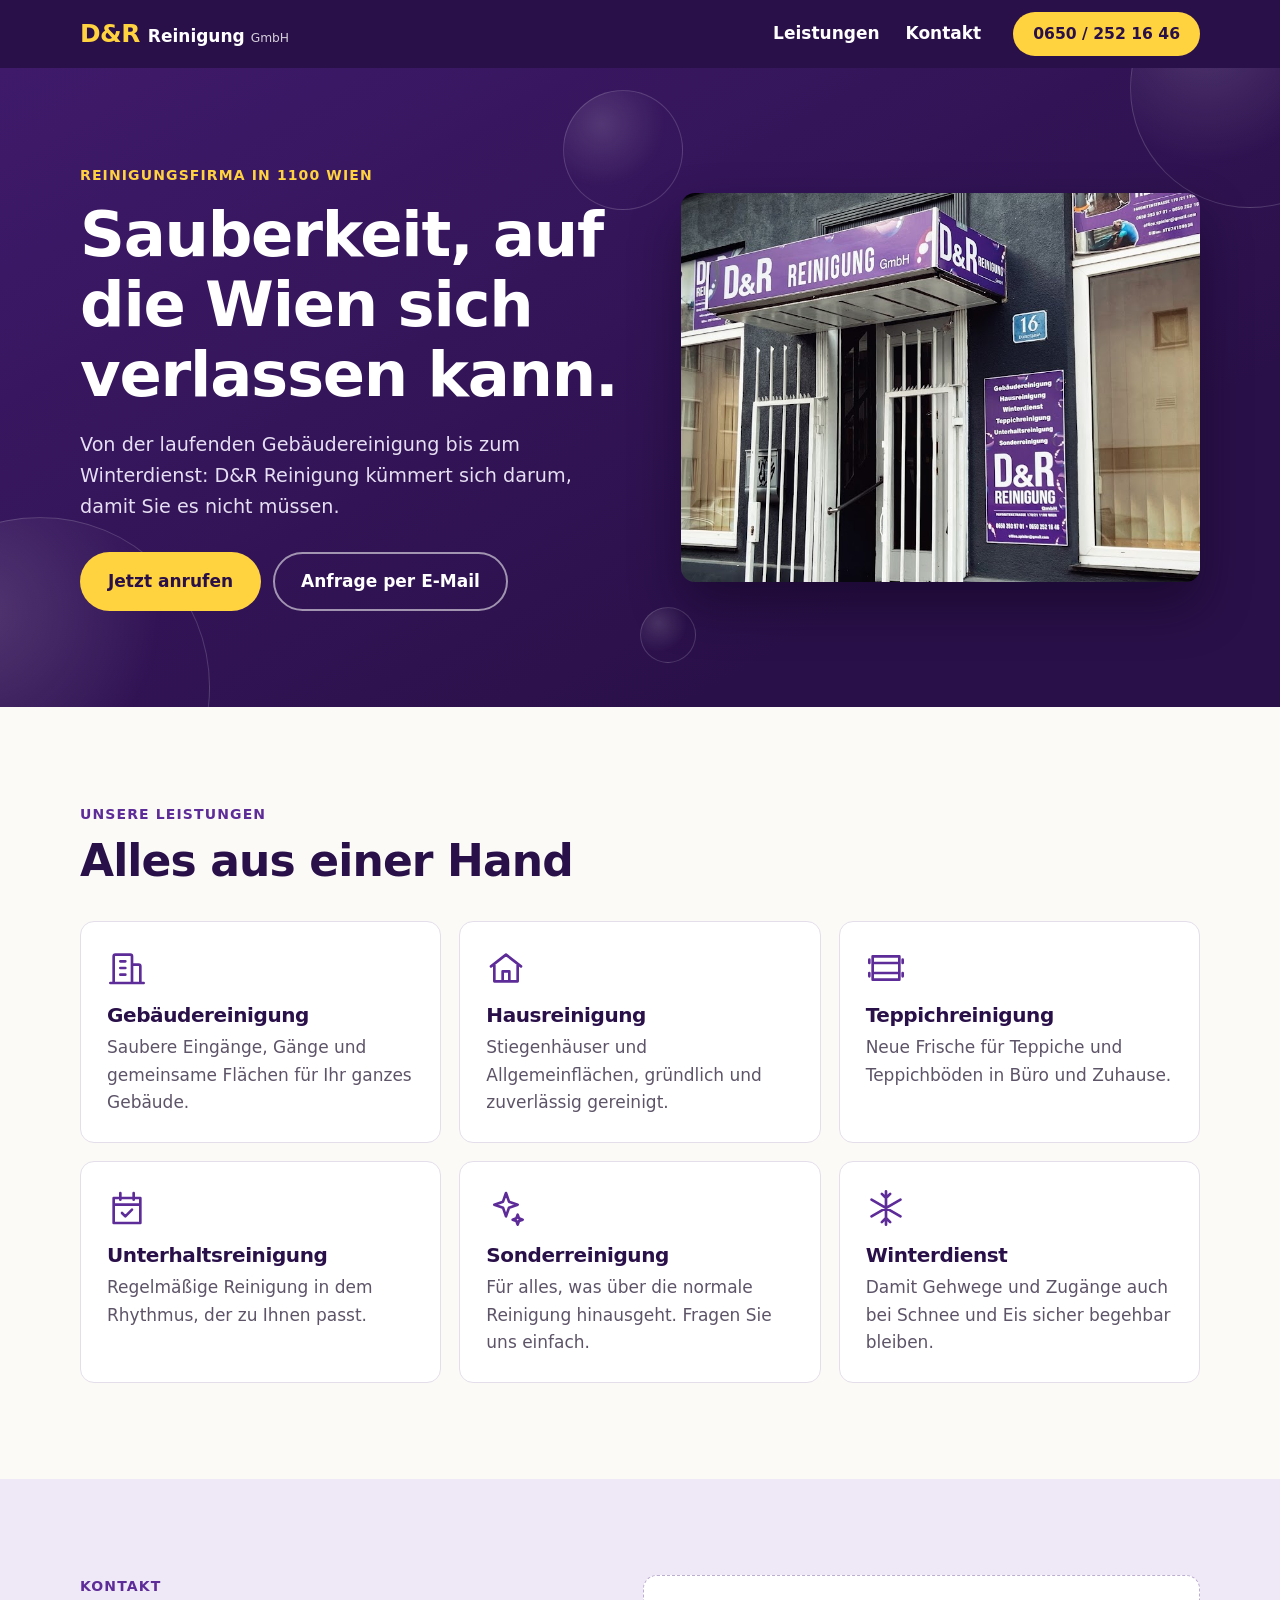
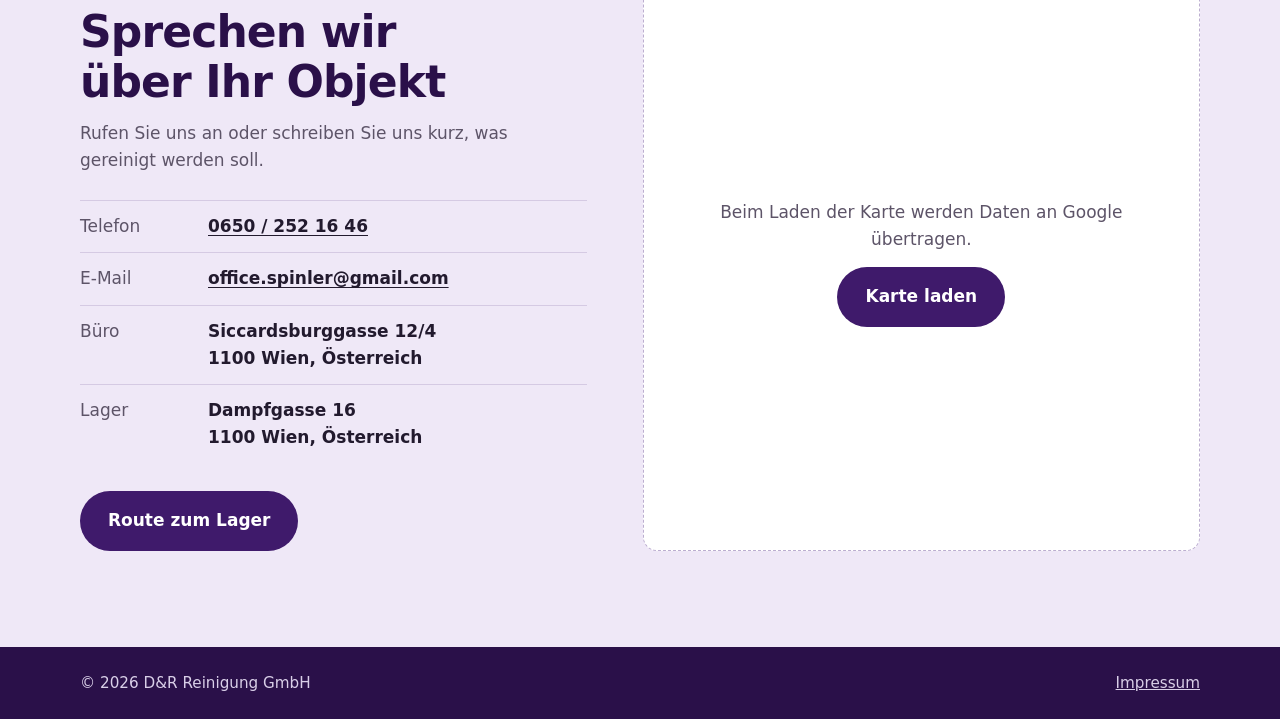
==== commit 4d09d5c7: "Information updated" ====
--- a/index.html
+++ b/index.html
@@ -118,7 +118,11 @@
                 <dd><a href="mailto:office.spinler@gmail.com">office.spinler@gmail.com</a></dd>
               </div>
               <div>
-                <dt>Büro &amp; Lager</dt>
+                <dt>Büro</dt>
+                <dd>Siccardsburggasse 12/4<br />1100 Wien, Österreich</dd>
+              </div>
+              <div>
+                <dt>Lager</dt>
                 <dd>Dampfgasse 16<br />1100 Wien, Österreich</dd>
               </div>
             </dl>
@@ -127,7 +131,7 @@
               href="https://www.google.com/maps/dir//D%26R+Reinigung+GmbH+-+Lager+und+Büro/@48.1801114,16.300522,12z/data=!4m8!4m7!1m0!1m5!1m1!1s0x476da9d1e0f8e087:0x91861a848835df58!2m2!1d16.3705617!2d48.1801327?entry=ttu"
               target="_blank"
               rel="noopener"
-              >Route anzeigen</a
+              >Route zum Lager</a
             >
           </div>
 
@@ -163,7 +167,7 @@
       mapBox.querySelector("button").addEventListener("click", function () {
         var frame = document.createElement("iframe");
         frame.src = this.dataset.src;
-        frame.title = "Standort der D&R Reinigung GmbH auf Google Maps";
+        frame.title = "Lager der D&R Reinigung GmbH auf Google Maps";
         frame.loading = "lazy";
         frame.referrerPolicy = "no-referrer-when-downgrade";
         frame.allowFullscreen = true;
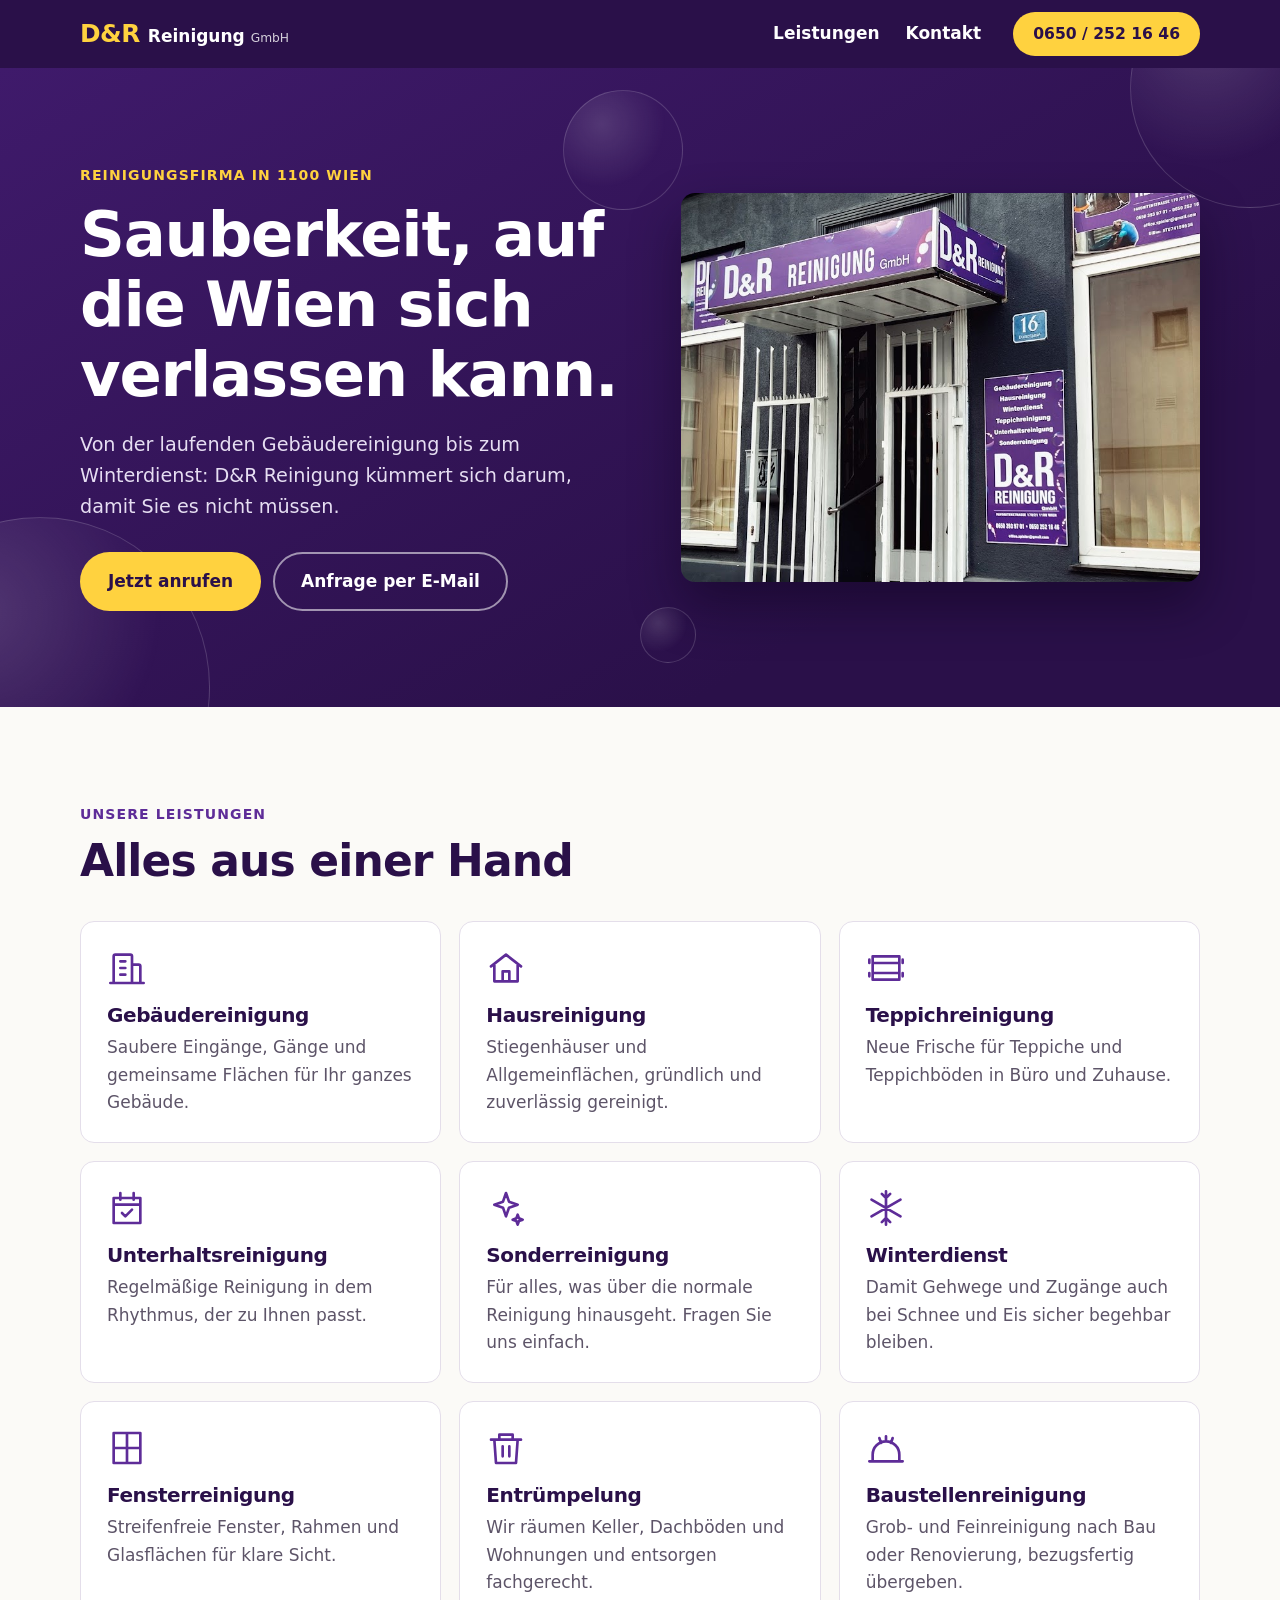
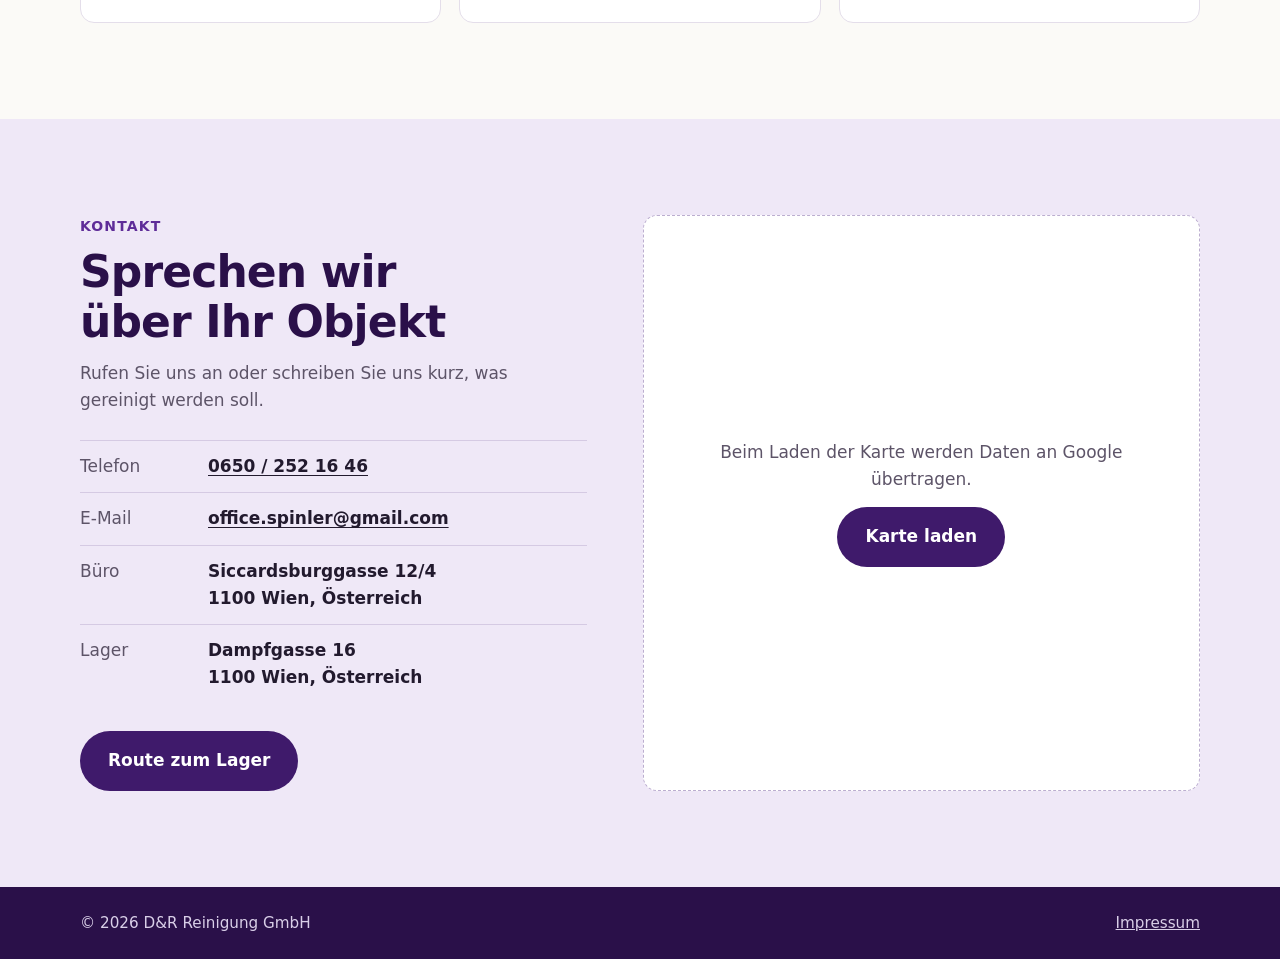
==== commit 01a27b03: "Services expanded" ====
--- a/index.html
+++ b/index.html
@@ -96,6 +96,21 @@
               <h3>Winterdienst</h3>
               <p>Damit Gehwege und Zugänge auch bei Schnee und Eis sicher begehbar bleiben.</p>
             </li>
+            <li class="service">
+              <svg viewBox="0 0 24 24" aria-hidden="true"><path d="M4 3h16v18H4zM12 3v18M4 12h16" /></svg>
+              <h3>Fensterreinigung</h3>
+              <p>Streifenfreie Fenster, Rahmen und Glasflächen für klare Sicht.</p>
+            </li>
+            <li class="service">
+              <svg viewBox="0 0 24 24" aria-hidden="true"><path d="M3 7h18M8 7V4h8v3M5 7l1 14h12l1-14M10 11v6M14 11v6" /></svg>
+              <h3>Entrümpelung</h3>
+              <p>Wir räumen Keller, Dachböden und Wohnungen und entsorgen fachgerecht.</p>
+            </li>
+            <li class="service">
+              <svg viewBox="0 0 24 24" aria-hidden="true"><path d="M2 20h20M4 20v-4a8 8 0 0 1 16 0v4M12 8V5M9 9l-1-3M15 9l1-3" /></svg>
+              <h3>Baustellenreinigung</h3>
+              <p>Grob- und Feinreinigung nach Bau oder Renovierung, bezugsfertig übergeben.</p>
+            </li>
           </ul>
         </div>
       </section>
